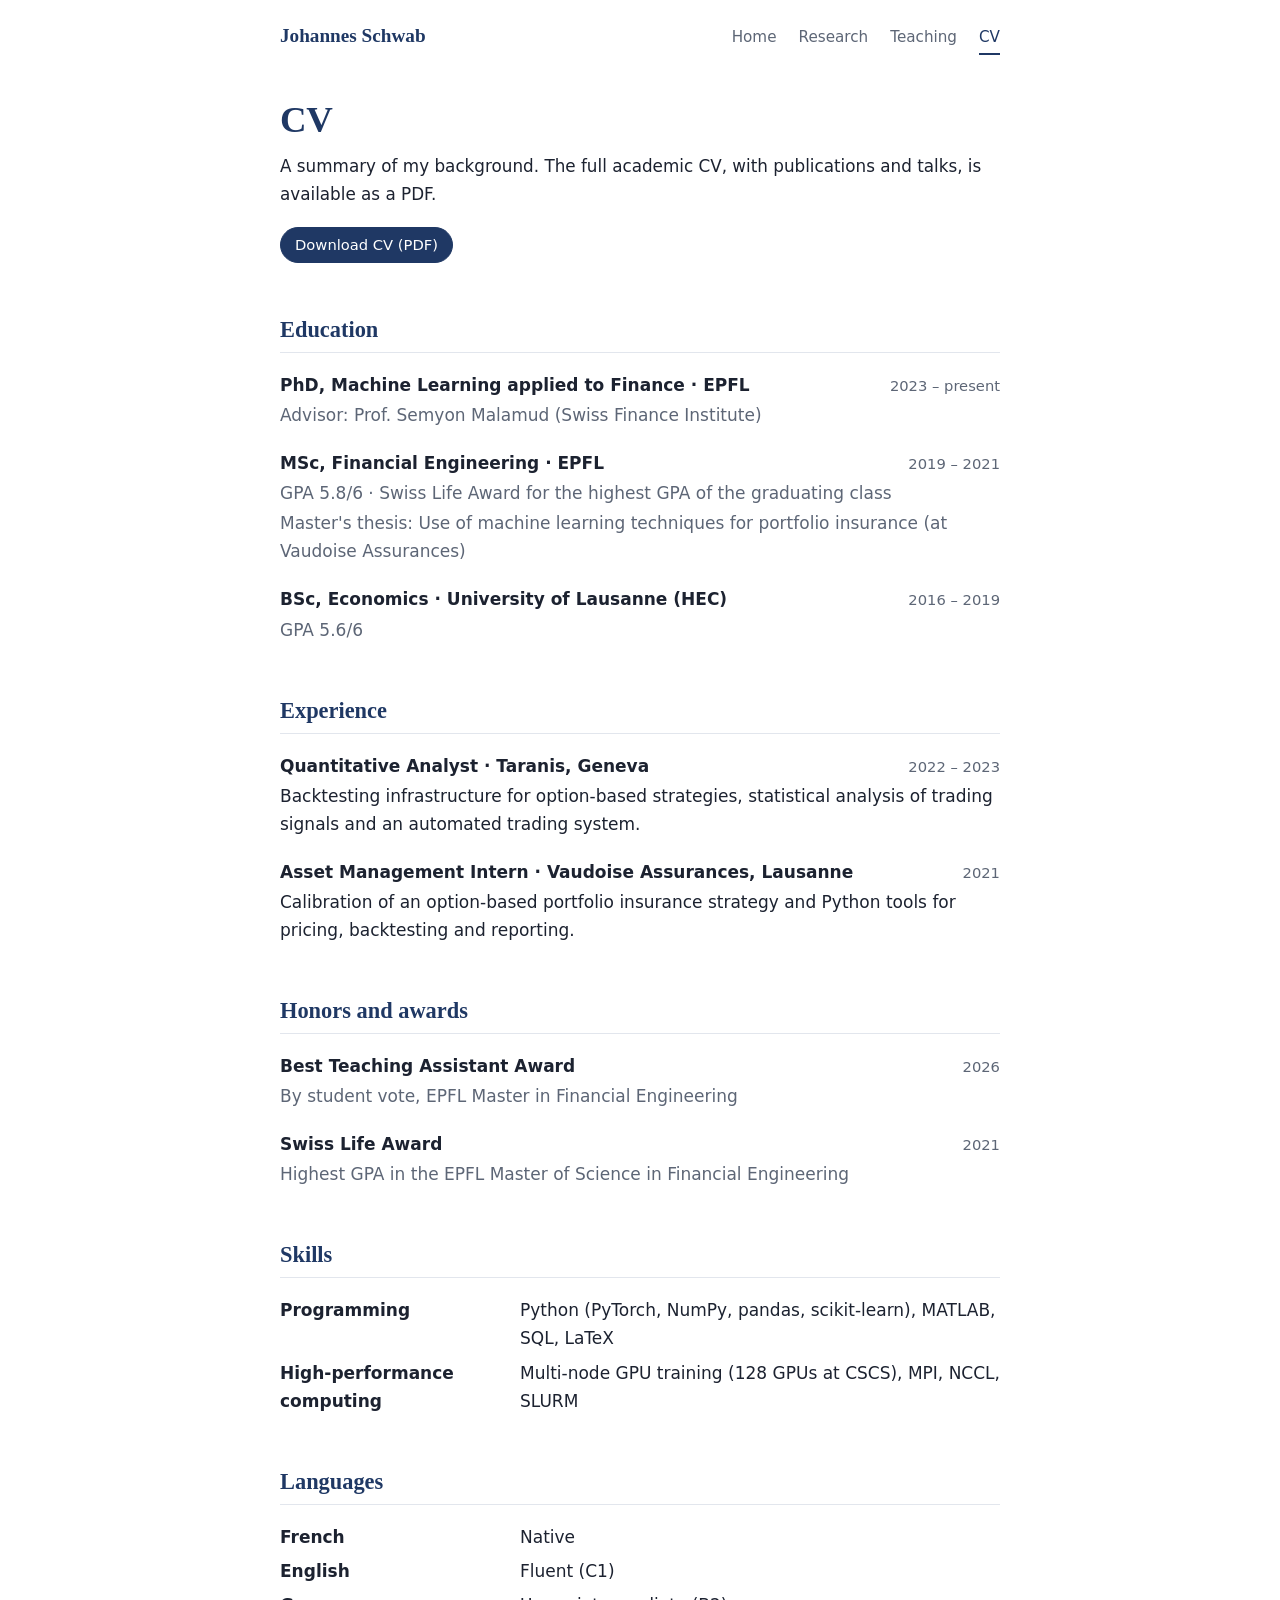
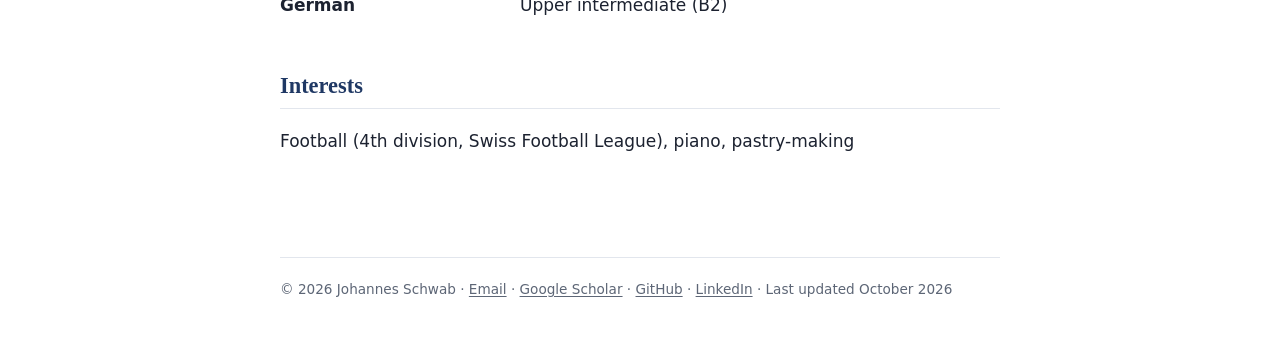
==== cv.html @ 65e7ea74 "Talk photo as home banner, research-only intro, interests on CV page Co-Authored-By: Claude Opus 5.5" ====
<!doctype html>
<html lang="en">
<head>
<meta charset="utf-8">
<meta name="viewport" content="width=device-width, initial-scale=1">
<title>CV · Johannes Schwab</title>
<meta name="description" content="CV of Johannes Schwab: PhD candidate at EPFL, MSc in Financial Engineering (EPFL), former quantitative analyst.">
<meta name="author" content="Johannes Schwab">
<link rel="canonical" href="https://johannes-schwab.github.io/cv.html">
<meta property="og:type" content="website">
<meta property="og:url" content="https://johannes-schwab.github.io/cv.html">
<meta property="og:title" content="CV · Johannes Schwab">
<meta property="og:description" content="PhD candidate at EPFL, MSc in Financial Engineering (EPFL), former quantitative analyst.">
<meta property="og:image" content="https://johannes-schwab.github.io/og-image.png">
<meta property="og:image:width" content="1200">
<meta property="og:image:height" content="630">
<meta name="twitter:card" content="summary_large_image">
<link rel="icon" href="favicon.svg" type="image/svg+xml">
<link rel="stylesheet" href="style.css">
</head>
<body>
<header class="site-header">
  <a class="brand" href="index.html">Johannes Schwab</a>
  <nav aria-label="Main">
    <a href="index.html">Home</a>
    <a href="research.html">Research</a>
    <a href="teaching.html">Teaching</a>
    <a href="cv.html" aria-current="page">CV</a>
  </nav>
</header>

<main>
  <h1 class="page-title">CV</h1>
  <p class="lead">A summary of my background. The full academic CV, with publications and talks, is available as a PDF.</p>
  <ul class="links">
    <li><a class="primary" href="Johannes-Schwab-CV.pdf">Download CV (PDF)</a></li>
  </ul>

  <section id="education">
    <h2>Education</h2>
    <div class="entry">
      <div class="entry-head"><strong>PhD, Machine Learning applied to Finance · EPFL</strong><span class="when">2023 – present</span></div>
      <p class="sub">Advisor: Prof.&nbsp;Semyon Malamud (Swiss Finance Institute)</p>
    </div>
    <div class="entry">
      <div class="entry-head"><strong>MSc, Financial Engineering · EPFL</strong><span class="when">2019 – 2021</span></div>
      <p class="sub">GPA 5.8/6 · Swiss Life Award for the highest GPA of the graduating class</p>
      <p class="sub">Master's thesis: Use of machine learning techniques for portfolio insurance (at Vaudoise Assurances)</p>
    </div>
    <div class="entry">
      <div class="entry-head"><strong>BSc, Economics · University of Lausanne (HEC)</strong><span class="when">2016 – 2019</span></div>
      <p class="sub">GPA 5.6/6</p>
    </div>
  </section>

  <section id="experience">
    <h2>Experience</h2>
    <div class="entry">
      <div class="entry-head"><strong>Quantitative Analyst · Taranis, Geneva</strong><span class="when">2022 – 2023</span></div>
      <p>Backtesting infrastructure for option-based strategies, statistical analysis of trading signals and an automated trading system.</p>
    </div>
    <div class="entry">
      <div class="entry-head"><strong>Asset Management Intern · Vaudoise Assurances, Lausanne</strong><span class="when">2021</span></div>
      <p>Calibration of an option-based portfolio insurance strategy and Python tools for pricing, backtesting and reporting.</p>
    </div>
  </section>

  <section id="awards">
    <h2>Honors and awards</h2>
    <div class="entry">
      <div class="entry-head"><strong>Best Teaching Assistant Award</strong><span class="when">2026</span></div>
      <p class="sub">By student vote, EPFL Master in Financial Engineering</p>
    </div>
    <div class="entry">
      <div class="entry-head"><strong>Swiss Life Award</strong><span class="when">2021</span></div>
      <p class="sub">Highest GPA in the EPFL Master of Science in Financial Engineering</p>
    </div>
  </section>

  <section id="skills">
    <h2>Skills</h2>
    <dl class="pairs">
      <dt>Programming</dt><dd>Python (PyTorch, NumPy, pandas, scikit-learn), MATLAB, SQL, LaTeX</dd>
      <dt>High-performance computing</dt><dd>Multi-node GPU training (128 GPUs at CSCS), MPI, NCCL, SLURM</dd>
    </dl>
  </section>

  <section id="languages">
    <h2>Languages</h2>
    <dl class="pairs">
      <dt>French</dt><dd>Native</dd>
      <dt>English</dt><dd>Fluent (C1)</dd>
      <dt>German</dt><dd>Upper intermediate (B2)</dd>
    </dl>
  </section>

  <section id="interests">
    <h2>Interests</h2>
    <p>Football (4th division, Swiss Football League), piano, pastry-making</p>
  </section>
</main>

<footer><div>© 2026 Johannes Schwab · <a href="mailto:johanneschwab@gmail.com">Email</a> · <a href="https://scholar.google.com/citations?user=1dp8BZwAAAAJ">Google Scholar</a> · <a href="https://github.com/DjoFE2021">GitHub</a> · <a href="https://www.linkedin.com/in/jschwab5">LinkedIn</a> · Last updated October 2026</div></footer>
</body>
</html>
---- style.css ----
/* Shared styles for johannes-schwab.github.io */
:root {
  --bg: #ffffff;
  --text: #1c2230;
  --muted: #5d6676;
  --accent: #1f3864;          /* same navy as the CV banner */
  --on-accent: #ffffff;
  --accent-soft: #e9eef7;
  --rule: #e2e6ed;
  --serif: "Iowan Old Style", "Palatino Linotype", Palatino, "Book Antiqua", Georgia, serif;
  --sans: system-ui, -apple-system, "Segoe UI", Roboto, "Helvetica Neue", Arial, sans-serif;
}
@media (prefers-color-scheme: dark) {
  :root {
    --bg: #10151d;
    --text: #e5e8ee;
    --muted: #9aa3b1;
    --accent: #9fbbeb;
    --on-accent: #10151d;
    --accent-soft: #1c2738;
    --rule: #273244;
  }
}
* { box-sizing: border-box; }
html { -webkit-text-size-adjust: 100%; }
body {
  margin: 0;
  background: var(--bg);
  color: var(--text);
  font: 17px/1.65 var(--sans);
}
a { color: var(--accent); text-underline-offset: 2px; }
.site-header, main, footer { max-width: 760px; margin: 0 auto; padding-left: 20px; padding-right: 20px; }
main { padding-top: 44px; padding-bottom: 24px; }

/* Top bar */
.site-header { display: flex; flex-wrap: wrap; align-items: baseline; gap: 6px 24px; padding-top: 24px; }
.brand { font: 600 1.2rem/1.3 var(--serif); color: var(--accent); text-decoration: none; }
.site-header nav { display: flex; gap: 22px; margin-left: auto; }
.site-header nav a {
  color: var(--muted); text-decoration: none; font-size: 0.95rem; font-weight: 500;
  padding-bottom: 3px; border-bottom: 2px solid transparent;
}
.site-header nav a:hover { color: var(--accent); }
.site-header nav a[aria-current="page"] { color: var(--accent); border-bottom-color: var(--accent); }

/* Home page intro: talk photo, name, research statement */
.hero-photo { margin: 0 0 28px; }
.hero-photo img { display: block; width: 100%; height: auto; border-radius: 12px; }
.name { font: 600 2.6rem/1.1 var(--serif); color: var(--accent); margin: 0; letter-spacing: -0.01em; }
.tagline { margin: 10px 0 0; font-size: 1.08rem; }
.place { margin: 0 0 16px; color: var(--muted); }
.research { font-size: 1.05rem; margin: 0 0 20px; }

/* Other pages: title and intro */
.page-title { font: 600 2.3rem/1.15 var(--serif); color: var(--accent); margin: 0 0 12px; letter-spacing: -0.01em; }
.lead { font-size: 1.05rem; margin: 0 0 18px; }

/* Pill buttons */
.links { display: flex; flex-wrap: wrap; gap: 8px; margin: 0; padding: 0; list-style: none; }
.links a {
  display: inline-block; padding: 5px 14px; border: 1px solid var(--rule); border-radius: 999px;
  color: var(--text); text-decoration: none; font-size: 0.92rem; font-weight: 500;
}
.links a:hover { border-color: var(--accent); color: var(--accent); }
.links a.primary { background: var(--accent); border-color: var(--accent); color: var(--on-accent); }
.links a.primary:hover { opacity: 0.88; }

/* Sections */
section { margin-top: 52px; }
h2 {
  font: 600 1.4rem/1.3 var(--serif); color: var(--accent);
  margin: 0 0 18px; padding-bottom: 8px; border-bottom: 1px solid var(--rule);
}
p { margin: 0 0 14px; }
.more { margin-top: 14px; font-size: 0.95rem; font-weight: 500; }

/* Papers */
.paper { margin-bottom: 30px; }
.paper h3 { font-size: 1.06rem; line-height: 1.4; margin: 0 0 4px; }
.paper h3 a { color: var(--text); text-decoration: none; }
.paper h3 a:hover { color: var(--accent); text-decoration: underline; }
.authors { color: var(--muted); font-size: 0.95rem; margin: 0 0 6px; }
.authors strong { color: var(--text); font-weight: 600; }
.badge {
  display: inline-block; margin-right: 6px; padding: 1px 9px; border-radius: 5px;
  font-size: 0.78rem; font-weight: 600; background: var(--accent-soft); color: var(--accent);
}
.badge.highlight { background: var(--accent); color: var(--on-accent); }
.summary { margin: 0 0 6px; }
.meta { font-size: 0.92rem; color: var(--muted); margin: 0; }
.meta a { font-weight: 500; }
details { margin: 0 0 6px; }
details summary { cursor: pointer; color: var(--accent); font-size: 0.92rem; font-weight: 500; }
details p { margin: 8px 0 4px; font-size: 0.95rem; }

/* Dated lists (highlights, talks) */
.dated { list-style: none; margin: 0; padding: 0; }
.dated li {
  display: grid; grid-template-columns: 6.5rem 1fr; gap: 12px;
  padding: 9px 0; border-bottom: 1px solid var(--rule);
}
.dated li:last-child { border-bottom: 0; }
.dated .when { color: var(--muted); font-size: 0.92rem; padding-top: 1px; }
.dated .when.upcoming { color: var(--accent); font-weight: 600; }
.dated em { color: var(--muted); }

/* Entries (teaching, experience, education, awards) */
.entry { margin-bottom: 20px; }
.entry-head { display: flex; justify-content: space-between; align-items: baseline; gap: 16px; }
.entry-head strong { font-weight: 600; }
.entry-head .when { color: var(--muted); font-size: 0.92rem; white-space: nowrap; }
.entry p { margin: 2px 0 0; }
.sub { color: var(--muted); }

/* Highlighted box */
.callout {
  margin: 28px 0 0; padding: 14px 18px; border-left: 4px solid var(--accent);
  border-radius: 8px; background: var(--accent-soft);
}
.callout p { margin: 0; }
.callout strong { color: var(--accent); }

/* Label / value lists (skills, languages) */
.pairs { display: grid; grid-template-columns: 14rem 1fr; gap: 6px 16px; margin: 0; }
.pairs dt { font-weight: 600; }
.pairs dd { margin: 0; }

footer { padding-top: 24px; padding-bottom: 48px; margin-top: 40px; color: var(--muted); font-size: 0.85rem; }
footer div { border-top: 1px solid var(--rule); padding-top: 20px; }
footer a { color: var(--muted); }

@media (max-width: 640px) {
  main { padding-top: 32px; }
  .site-header nav { margin-left: 0; gap: 18px; }
  .hero-photo { margin-bottom: 22px; }
  .hero-photo img { border-radius: 10px; }
  .name { font-size: 2.15rem; }
  .page-title { font-size: 2rem; }
  section { margin-top: 44px; }
  .entry-head { flex-direction: column; gap: 0; }
  .dated li { grid-template-columns: 1fr; gap: 0; }
  .pairs { grid-template-columns: 1fr; gap: 0; }
  .pairs dd { margin-bottom: 8px; }
}
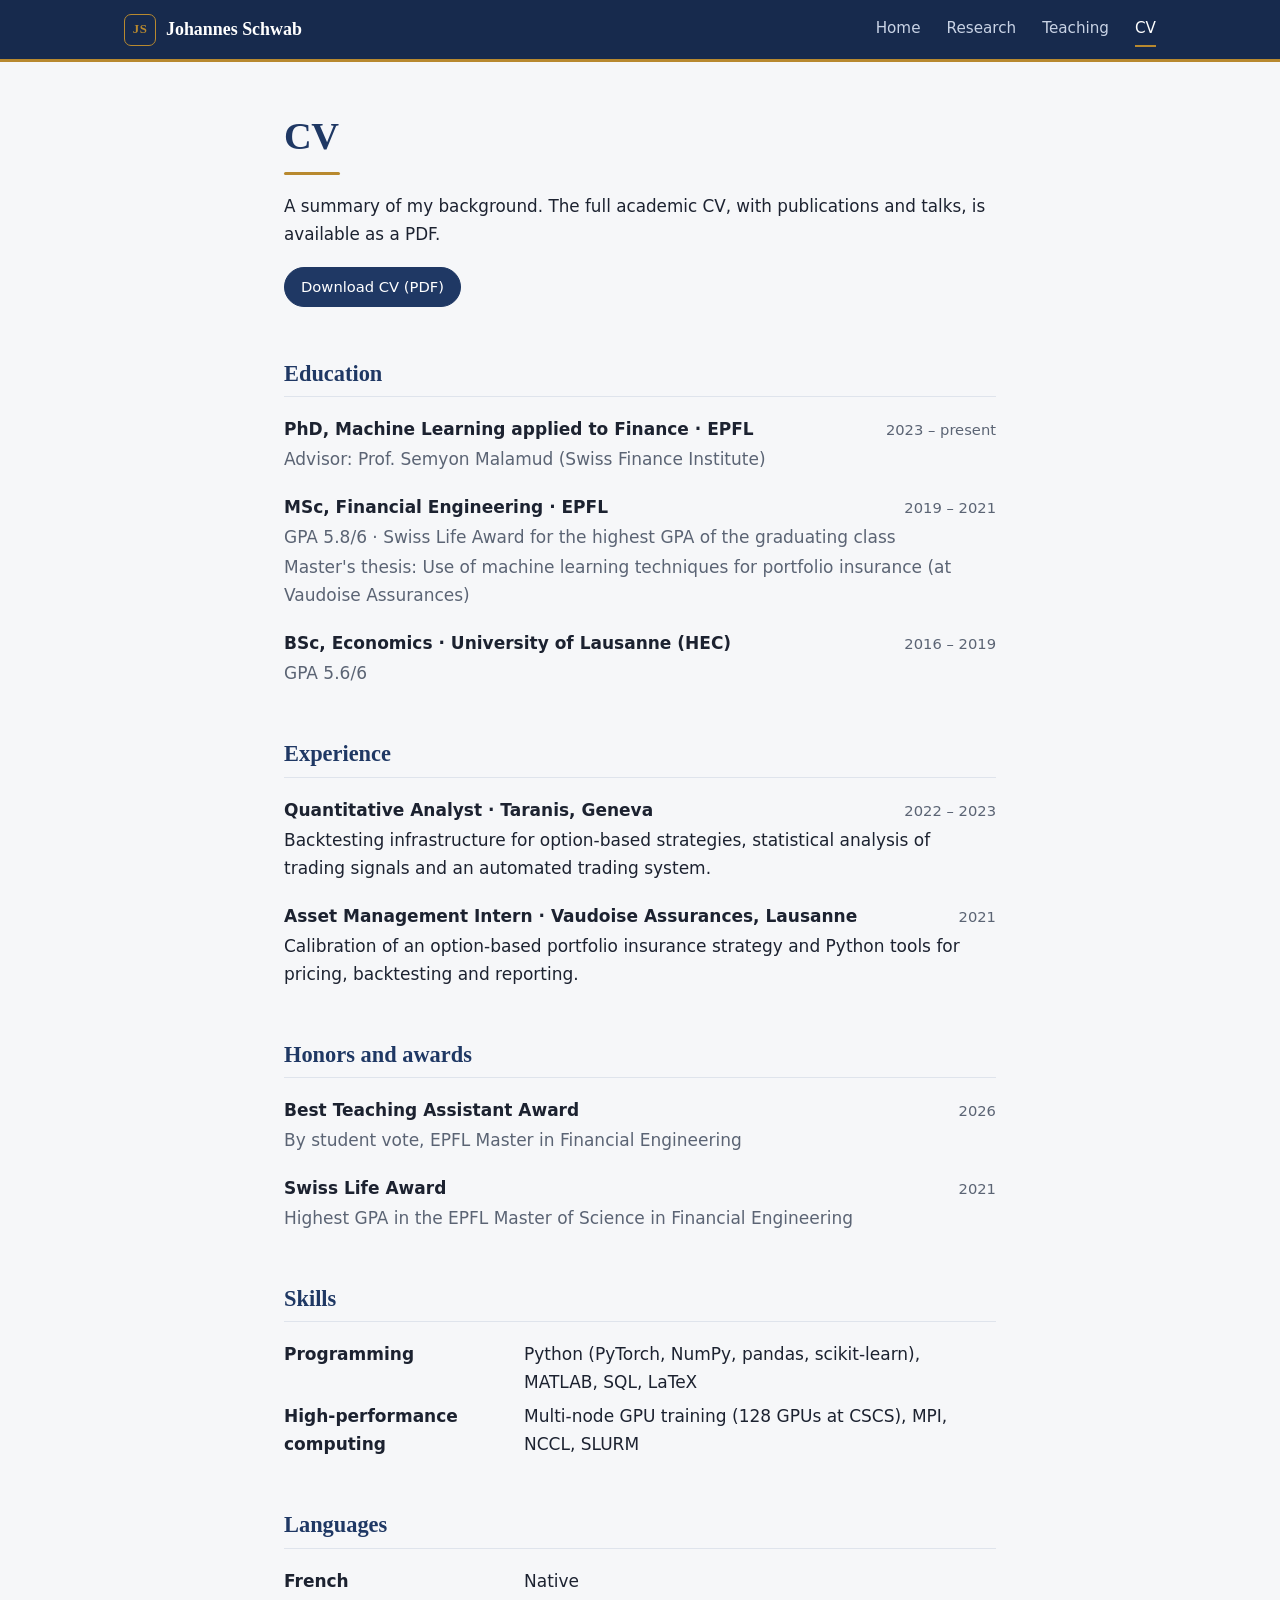
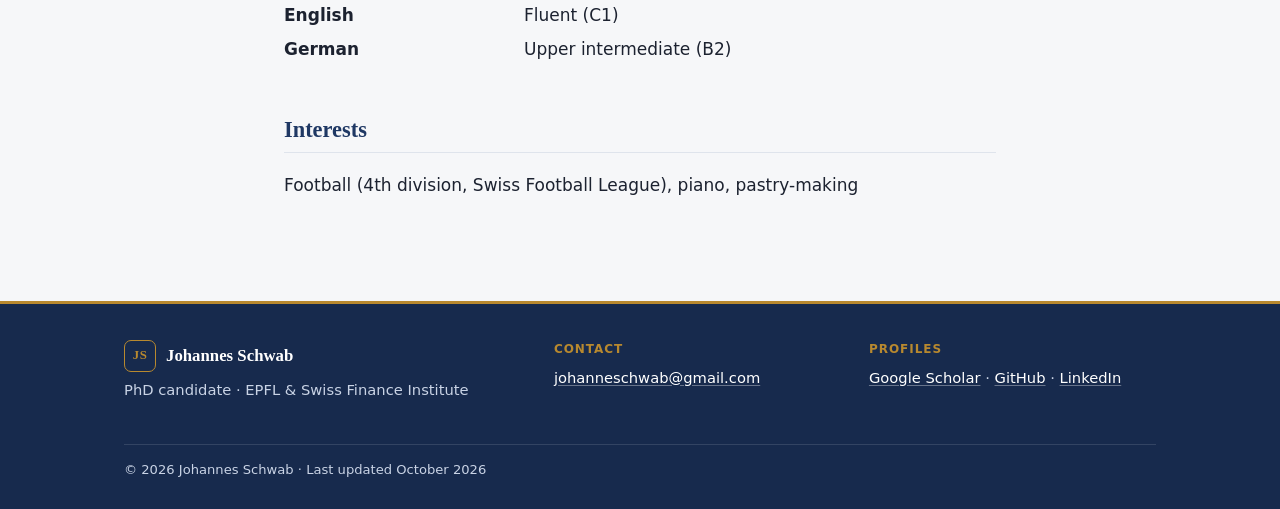
==== commit 164a8821: "Redesign: navy top bar and footer with gold accents, framed talk photo on home Co-Authored-By: Claud" ====
--- a/cv.html
+++ b/cv.html
@@ -19,17 +19,19 @@
 <link rel="stylesheet" href="style.css">
 </head>
 <body>
-<header class="site-header">
-  <a class="brand" href="index.html">Johannes Schwab</a>
-  <nav aria-label="Main">
-    <a href="index.html">Home</a>
-    <a href="research.html">Research</a>
-    <a href="teaching.html">Teaching</a>
-    <a href="cv.html" aria-current="page">CV</a>
-  </nav>
+<header class="topbar">
+  <div class="topbar-inner">
+    <a class="brand" href="index.html"><span class="mono" aria-hidden="true">JS</span>Johannes Schwab</a>
+    <nav aria-label="Main">
+      <a href="index.html">Home</a>
+      <a href="research.html">Research</a>
+      <a href="teaching.html">Teaching</a>
+      <a href="cv.html" aria-current="page">CV</a>
+    </nav>
+  </div>
 </header>
 
-<main>
+<main class="page">
   <h1 class="page-title">CV</h1>
   <p class="lead">A summary of my background. The full academic CV, with publications and talks, is available as a PDF.</p>
   <ul class="links">
@@ -100,6 +102,22 @@
   </section>
 </main>
 
-<footer><div>© 2026 Johannes Schwab · <a href="mailto:johanneschwab@gmail.com">Email</a> · <a href="https://scholar.google.com/citations?user=1dp8BZwAAAAJ">Google Scholar</a> · <a href="https://github.com/DjoFE2021">GitHub</a> · <a href="https://www.linkedin.com/in/jschwab5">LinkedIn</a> · Last updated October 2026</div></footer>
+<footer class="site-footer">
+  <div class="footer-inner">
+    <div>
+      <a class="brand" href="index.html"><span class="mono" aria-hidden="true">JS</span>Johannes Schwab</a>
+      <p>PhD candidate · EPFL &amp; Swiss Finance Institute</p>
+    </div>
+    <div>
+      <p class="footer-label">Contact</p>
+      <p><a href="mailto:johanneschwab@gmail.com">johanneschwab@gmail.com</a></p>
+    </div>
+    <div>
+      <p class="footer-label">Profiles</p>
+      <p><a href="https://scholar.google.com/citations?user=1dp8BZwAAAAJ">Google Scholar</a> · <a href="https://github.com/DjoFE2021">GitHub</a> · <a href="https://www.linkedin.com/in/jschwab5">LinkedIn</a></p>
+    </div>
+  </div>
+  <div class="footer-bottom"><div>© 2026 Johannes Schwab · Last updated October 2026</div></div>
+</footer>
 </body>
 </html>
--- a/style.css
+++ b/style.css
@@ -1,24 +1,34 @@
 /* Shared styles for johannes-schwab.github.io */
 :root {
-  --bg: #ffffff;
+  --bg: #f6f7f9;
   --text: #1c2230;
-  --muted: #5d6676;
-  --accent: #1f3864;          /* same navy as the CV banner */
+  --muted: #5b6474;
+  --accent: #1f3864;          /* navy, as in the CV banner */
   --on-accent: #ffffff;
-  --accent-soft: #e9eef7;
-  --rule: #e2e6ed;
+  --accent-soft: #e8edf6;
+  --rule: #dfe4ec;
+  --gold: #b8892f;            /* accent lines and frames */
+  --gold-text: #8a6522;       /* gold that stays readable on the light background */
+  --bar: #172a4d;             /* top bar and footer */
+  --bar-text: #c9d3e5;
   --serif: "Iowan Old Style", "Palatino Linotype", Palatino, "Book Antiqua", Georgia, serif;
   --sans: system-ui, -apple-system, "Segoe UI", Roboto, "Helvetica Neue", Arial, sans-serif;
+  --wide: 1080px;
+  --narrow: 760px;
 }
 @media (prefers-color-scheme: dark) {
   :root {
-    --bg: #10151d;
+    --bg: #0f141c;
     --text: #e5e8ee;
     --muted: #9aa3b1;
-    --accent: #9fbbeb;
-    --on-accent: #10151d;
-    --accent-soft: #1c2738;
-    --rule: #273244;
+    --accent: #a9c1ec;
+    --on-accent: #0f141c;
+    --accent-soft: #1b2637;
+    --rule: #263142;
+    --gold: #d2ad62;
+    --gold-text: #d9b874;
+    --bar: #0a101a;
+    --bar-text: #aeb9cc;
   }
 }
 * { box-sizing: border-box; }
@@ -30,41 +40,68 @@
   font: 17px/1.65 var(--sans);
 }
 a { color: var(--accent); text-underline-offset: 2px; }
-.site-header, main, footer { max-width: 760px; margin: 0 auto; padding-left: 20px; padding-right: 20px; }
-main { padding-top: 44px; padding-bottom: 24px; }
+p { margin: 0 0 14px; }
 
 /* Top bar */
-.site-header { display: flex; flex-wrap: wrap; align-items: baseline; gap: 6px 24px; padding-top: 24px; }
-.brand { font: 600 1.2rem/1.3 var(--serif); color: var(--accent); text-decoration: none; }
-.site-header nav { display: flex; gap: 22px; margin-left: auto; }
-.site-header nav a {
-  color: var(--muted); text-decoration: none; font-size: 0.95rem; font-weight: 500;
-  padding-bottom: 3px; border-bottom: 2px solid transparent;
+.topbar { position: sticky; top: 0; z-index: 10; background: var(--bar); border-bottom: 3px solid var(--gold); }
+.topbar-inner, .footer-inner, .footer-bottom { max-width: var(--wide); margin: 0 auto; padding-left: 24px; padding-right: 24px; }
+.topbar-inner {
+  display: flex; flex-wrap: wrap; align-items: center; justify-content: space-between;
+  gap: 6px 28px; padding-top: 12px; padding-bottom: 12px;
 }
-.site-header nav a:hover { color: var(--accent); }
-.site-header nav a[aria-current="page"] { color: var(--accent); border-bottom-color: var(--accent); }
+.brand { display: inline-flex; align-items: center; gap: 10px; color: #fff; text-decoration: none; font: 600 1.12rem/1.2 var(--serif); }
+.mono {
+  display: inline-grid; place-items: center; width: 32px; height: 32px;
+  border: 1.5px solid var(--gold); border-radius: 7px;
+  color: var(--gold); font: 700 0.8rem/1 var(--serif); letter-spacing: 0.03em;
+}
+.topbar nav { display: flex; gap: 26px; }
+.topbar nav a {
+  color: var(--bar-text); text-decoration: none; font-size: 0.95rem; font-weight: 500;
+  padding: 4px 0; border-bottom: 2px solid transparent;
+}
+.topbar nav a:hover { color: #fff; }
+.topbar nav a[aria-current="page"] { color: #fff; border-bottom-color: var(--gold); }
 
-/* Home page intro: talk photo, name, research statement */
-.hero-photo { margin: 0 0 28px; }
-.hero-photo img { display: block; width: 100%; height: auto; border-radius: 12px; }
-.name { font: 600 2.6rem/1.1 var(--serif); color: var(--accent); margin: 0; letter-spacing: -0.01em; }
-.tagline { margin: 10px 0 0; font-size: 1.08rem; }
-.place { margin: 0 0 16px; color: var(--muted); }
-.research { font-size: 1.05rem; margin: 0 0 20px; }
+/* Page containers */
+main { margin: 0 auto; padding: 0 24px 24px; }
+main.home { max-width: var(--wide); }
+main.page { max-width: var(--narrow); padding-top: 52px; }
 
-/* Other pages: title and intro */
-.page-title { font: 600 2.3rem/1.15 var(--serif); color: var(--accent); margin: 0 0 12px; letter-spacing: -0.01em; }
+/* Home: introduction with framed photo */
+.hero {
+  display: grid; grid-template-columns: 1.2fr 0.8fr; gap: 72px; align-items: center;
+  min-height: min(80vh, 760px); margin: 0; padding: 56px 0;
+}
+.name { font: 600 3.3rem/1.05 var(--serif); color: var(--accent); margin: 0; letter-spacing: -0.015em; }
+.role { margin: 16px 0 2px; font-size: 1.12rem; font-weight: 600; color: var(--gold-text); }
+.place { margin: 0 0 22px; color: var(--muted); }
+.research { font-size: 1.05rem; margin: 0 0 26px; max-width: 36rem; }
+.hero-photo { position: relative; margin: 0 16px 16px 0; }
+.hero-photo::before {
+  content: ""; position: absolute; inset: 16px -16px -16px 16px;
+  border: 2px solid var(--gold); border-radius: 14px;
+}
+.hero-photo img {
+  position: relative; display: block; width: 100%; height: auto; border-radius: 14px;
+  box-shadow: 0 20px 44px rgba(23, 42, 77, 0.18);
+}
+.highlights { max-width: var(--narrow); }
+
+/* Other pages: title with a short gold rule */
+.page-title { font: 600 2.4rem/1.15 var(--serif); color: var(--accent); margin: 0 0 18px; letter-spacing: -0.01em; }
+.page-title::after { content: ""; display: block; width: 56px; height: 3px; margin-top: 14px; border-radius: 2px; background: var(--gold); }
 .lead { font-size: 1.05rem; margin: 0 0 18px; }
 
-/* Pill buttons */
-.links { display: flex; flex-wrap: wrap; gap: 8px; margin: 0; padding: 0; list-style: none; }
+/* Buttons */
+.links { display: flex; flex-wrap: wrap; gap: 10px; margin: 0; padding: 0; list-style: none; }
 .links a {
-  display: inline-block; padding: 5px 14px; border: 1px solid var(--rule); border-radius: 999px;
+  display: inline-block; padding: 7px 16px; border: 1px solid var(--rule); border-radius: 999px;
   color: var(--text); text-decoration: none; font-size: 0.92rem; font-weight: 500;
 }
-.links a:hover { border-color: var(--accent); color: var(--accent); }
+.links a:hover { border-color: var(--gold); color: var(--accent); }
 .links a.primary { background: var(--accent); border-color: var(--accent); color: var(--on-accent); }
-.links a.primary:hover { opacity: 0.88; }
+.links a.primary:hover { opacity: 0.9; }
 
 /* Sections */
 section { margin-top: 52px; }
@@ -72,7 +109,6 @@
   font: 600 1.4rem/1.3 var(--serif); color: var(--accent);
   margin: 0 0 18px; padding-bottom: 8px; border-bottom: 1px solid var(--rule);
 }
-p { margin: 0 0 14px; }
 .more { margin-top: 14px; font-size: 0.95rem; font-weight: 500; }
 
 /* Papers */
@@ -102,7 +138,7 @@
 }
 .dated li:last-child { border-bottom: 0; }
 .dated .when { color: var(--muted); font-size: 0.92rem; padding-top: 1px; }
-.dated .when.upcoming { color: var(--accent); font-weight: 600; }
+.dated .when.upcoming { color: var(--gold-text); font-weight: 600; }
 .dated em { color: var(--muted); }
 
 /* Entries (teaching, experience, education, awards) */
@@ -115,7 +151,7 @@
 
 /* Highlighted box */
 .callout {
-  margin: 28px 0 0; padding: 14px 18px; border-left: 4px solid var(--accent);
+  margin: 28px 0 0; padding: 14px 18px; border-left: 4px solid var(--gold);
   border-radius: 8px; background: var(--accent-soft);
 }
 .callout p { margin: 0; }
@@ -126,20 +162,31 @@
 .pairs dt { font-weight: 600; }
 .pairs dd { margin: 0; }
 
-footer { padding-top: 24px; padding-bottom: 48px; margin-top: 40px; color: var(--muted); font-size: 0.85rem; }
-footer div { border-top: 1px solid var(--rule); padding-top: 20px; }
-footer a { color: var(--muted); }
+/* Footer */
+.site-footer { margin-top: 64px; background: var(--bar); border-top: 3px solid var(--gold); color: var(--bar-text); font-size: 0.92rem; }
+.footer-inner { display: grid; grid-template-columns: 1.4fr 1fr 1fr; gap: 28px; padding-top: 36px; padding-bottom: 28px; }
+.footer-inner p { margin: 6px 0 0; }
+.footer-inner .footer-label { margin: 0; font-size: 0.75rem; font-weight: 700; letter-spacing: 0.08em; text-transform: uppercase; color: var(--gold); }
+.site-footer a { color: #fff; text-decoration-color: rgba(255, 255, 255, 0.35); }
+.site-footer .brand { font-size: 1.05rem; }
+.footer-bottom { padding-top: 14px; padding-bottom: 28px; font-size: 0.82rem; }
+.footer-bottom div { border-top: 1px solid rgba(255, 255, 255, 0.12); padding-top: 14px; }
 
+@media (max-width: 860px) {
+  .hero { grid-template-columns: 1fr; gap: 36px; min-height: 0; padding: 36px 0 8px; }
+  .hero-photo { max-width: 340px; }
+  .name { font-size: 2.6rem; }
+}
 @media (max-width: 640px) {
-  main { padding-top: 32px; }
-  .site-header nav { margin-left: 0; gap: 18px; }
-  .hero-photo { margin-bottom: 22px; }
-  .hero-photo img { border-radius: 10px; }
-  .name { font-size: 2.15rem; }
+  .topbar { position: static; }
+  .topbar nav { gap: 18px; }
+  main.page { padding-top: 36px; }
+  .name { font-size: 2.2rem; }
   .page-title { font-size: 2rem; }
   section { margin-top: 44px; }
   .entry-head { flex-direction: column; gap: 0; }
   .dated li { grid-template-columns: 1fr; gap: 0; }
   .pairs { grid-template-columns: 1fr; gap: 0; }
   .pairs dd { margin-bottom: 8px; }
+  .footer-inner { grid-template-columns: 1fr; gap: 18px; }
 }
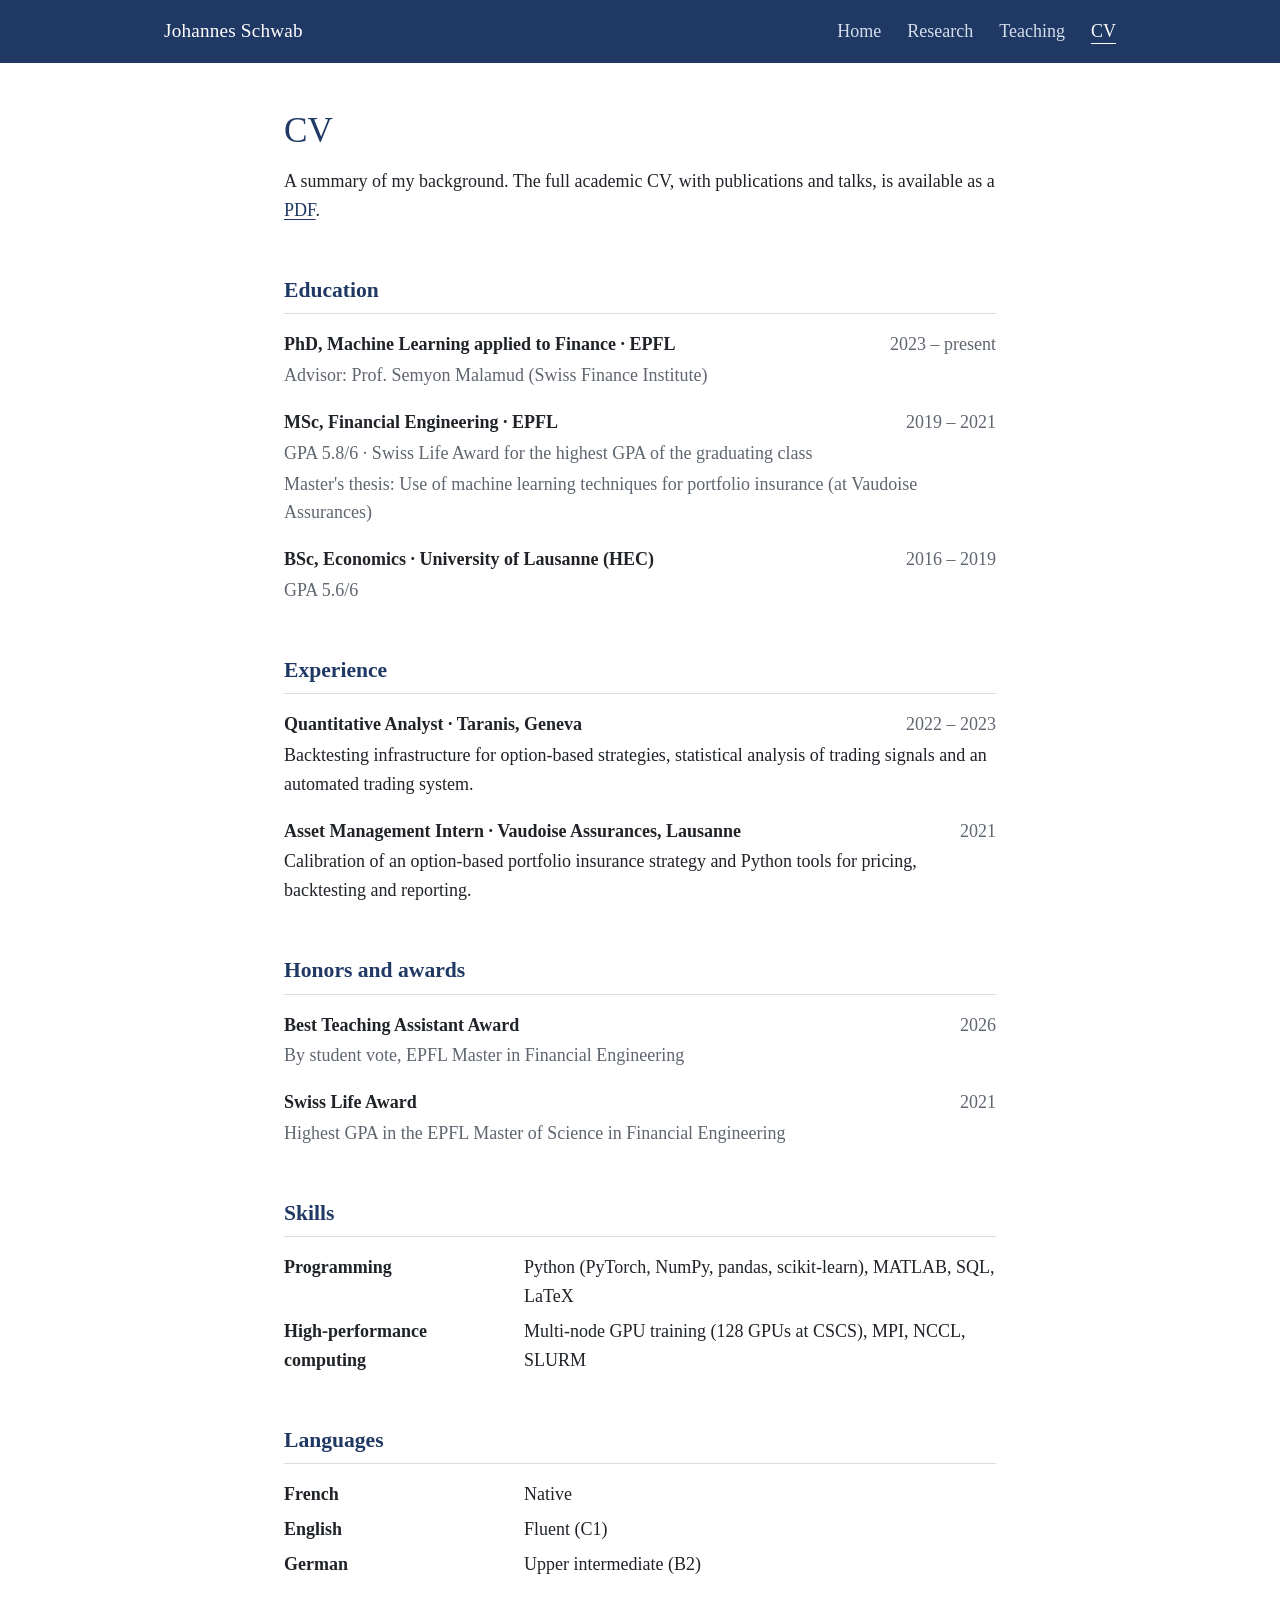
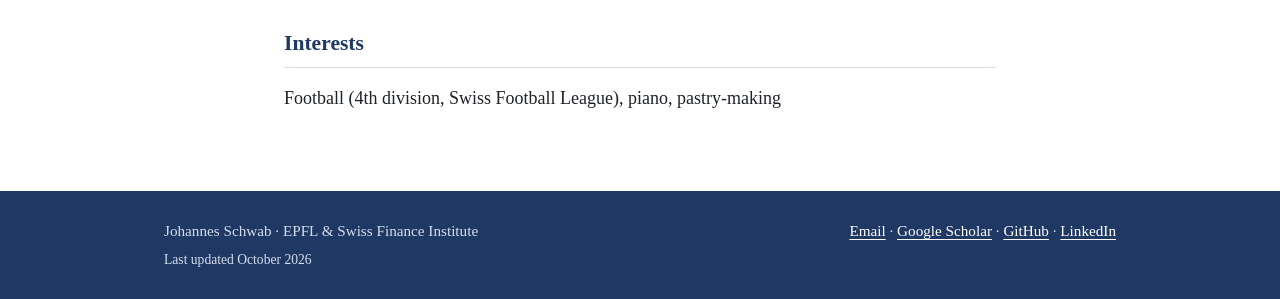
==== commit 276d964a: "Sober academic style: serif type, navy only, plain links and photo Co-Authored-By: Claude Opus 5.5 <" ====
--- a/cv.html
+++ b/cv.html
@@ -21,7 +21,7 @@
 <body>
 <header class="topbar">
   <div class="topbar-inner">
-    <a class="brand" href="index.html"><span class="mono" aria-hidden="true">JS</span>Johannes Schwab</a>
+    <a class="brand" href="index.html">Johannes Schwab</a>
     <nav aria-label="Main">
       <a href="index.html">Home</a>
       <a href="research.html">Research</a>
@@ -33,10 +33,7 @@
 
 <main class="page">
   <h1 class="page-title">CV</h1>
-  <p class="lead">A summary of my background. The full academic CV, with publications and talks, is available as a PDF.</p>
-  <ul class="links">
-    <li><a class="primary" href="Johannes-Schwab-CV.pdf">Download CV (PDF)</a></li>
-  </ul>
+  <p class="lead">A summary of my background. The full academic CV, with publications and talks, is available as a <a href="Johannes-Schwab-CV.pdf">PDF</a>.</p>
 
   <section id="education">
     <h2>Education</h2>
@@ -104,20 +101,10 @@
 
 <footer class="site-footer">
   <div class="footer-inner">
-    <div>
-      <a class="brand" href="index.html"><span class="mono" aria-hidden="true">JS</span>Johannes Schwab</a>
-      <p>PhD candidate · EPFL &amp; Swiss Finance Institute</p>
-    </div>
-    <div>
-      <p class="footer-label">Contact</p>
-      <p><a href="mailto:johanneschwab@gmail.com">johanneschwab@gmail.com</a></p>
-    </div>
-    <div>
-      <p class="footer-label">Profiles</p>
-      <p><a href="https://scholar.google.com/citations?user=1dp8BZwAAAAJ">Google Scholar</a> · <a href="https://github.com/DjoFE2021">GitHub</a> · <a href="https://www.linkedin.com/in/jschwab5">LinkedIn</a></p>
-    </div>
+    <p>Johannes Schwab · EPFL &amp; Swiss Finance Institute</p>
+    <p><a href="mailto:johanneschwab@gmail.com">Email</a> · <a href="https://scholar.google.com/citations?user=1dp8BZwAAAAJ">Google Scholar</a> · <a href="https://github.com/DjoFE2021">GitHub</a> · <a href="https://www.linkedin.com/in/jschwab5">LinkedIn</a></p>
+    <p class="footer-note">Last updated October 2026</p>
   </div>
-  <div class="footer-bottom"><div>© 2026 Johannes Schwab · Last updated October 2026</div></div>
 </footer>
 </body>
 </html>
--- a/style.css
+++ b/style.css
@@ -1,34 +1,25 @@
 /* Shared styles for johannes-schwab.github.io */
 :root {
-  --bg: #f6f7f9;
-  --text: #1c2230;
-  --muted: #5b6474;
+  --bg: #ffffff;
+  --text: #1f2328;
+  --muted: #5f6670;
   --accent: #1f3864;          /* navy, as in the CV banner */
-  --on-accent: #ffffff;
-  --accent-soft: #e8edf6;
-  --rule: #dfe4ec;
-  --gold: #b8892f;            /* accent lines and frames */
-  --gold-text: #8a6522;       /* gold that stays readable on the light background */
-  --bar: #172a4d;             /* top bar and footer */
-  --bar-text: #c9d3e5;
+  --rule: #d9dde3;
+  --bar: #1f3864;
+  --bar-text: #d5deec;
   --serif: "Iowan Old Style", "Palatino Linotype", Palatino, "Book Antiqua", Georgia, serif;
-  --sans: system-ui, -apple-system, "Segoe UI", Roboto, "Helvetica Neue", Arial, sans-serif;
-  --wide: 1080px;
+  --wide: 1000px;
   --narrow: 760px;
 }
 @media (prefers-color-scheme: dark) {
   :root {
-    --bg: #0f141c;
-    --text: #e5e8ee;
-    --muted: #9aa3b1;
-    --accent: #a9c1ec;
-    --on-accent: #0f141c;
-    --accent-soft: #1b2637;
-    --rule: #263142;
-    --gold: #d2ad62;
-    --gold-text: #d9b874;
-    --bar: #0a101a;
-    --bar-text: #aeb9cc;
+    --bg: #121417;
+    --text: #e4e6ea;
+    --muted: #a1a8b2;
+    --accent: #9fb6de;
+    --rule: #2b3038;
+    --bar: #0f1b30;
+    --bar-text: #c3cde0;
   }
 }
 * { box-sizing: border-box; }
@@ -37,125 +28,93 @@
   margin: 0;
   background: var(--bg);
   color: var(--text);
-  font: 17px/1.65 var(--sans);
+  font: 18px/1.6 var(--serif);
+  /* keep the footer at the bottom of the window on short pages */
+  display: flex; flex-direction: column; min-height: 100vh;
 }
-a { color: var(--accent); text-underline-offset: 2px; }
+a { color: var(--accent); text-underline-offset: 3px; text-decoration-thickness: 1px; }
 p { margin: 0 0 14px; }
 
 /* Top bar */
-.topbar { position: sticky; top: 0; z-index: 10; background: var(--bar); border-bottom: 3px solid var(--gold); }
-.topbar-inner, .footer-inner, .footer-bottom { max-width: var(--wide); margin: 0 auto; padding-left: 24px; padding-right: 24px; }
+.topbar { background: var(--bar); }
+.topbar-inner, .footer-inner { max-width: var(--wide); margin: 0 auto; padding-left: 24px; padding-right: 24px; }
 .topbar-inner {
-  display: flex; flex-wrap: wrap; align-items: center; justify-content: space-between;
-  gap: 6px 28px; padding-top: 12px; padding-bottom: 12px;
+  display: flex; flex-wrap: wrap; align-items: baseline; justify-content: space-between;
+  gap: 4px 28px; padding-top: 16px; padding-bottom: 16px;
 }
-.brand { display: inline-flex; align-items: center; gap: 10px; color: #fff; text-decoration: none; font: 600 1.12rem/1.2 var(--serif); }
-.mono {
-  display: inline-grid; place-items: center; width: 32px; height: 32px;
-  border: 1.5px solid var(--gold); border-radius: 7px;
-  color: var(--gold); font: 700 0.8rem/1 var(--serif); letter-spacing: 0.03em;
-}
+.brand { color: #fff; text-decoration: none; font-size: 1.2rem; letter-spacing: 0.01em; }
 .topbar nav { display: flex; gap: 26px; }
-.topbar nav a {
-  color: var(--bar-text); text-decoration: none; font-size: 0.95rem; font-weight: 500;
-  padding: 4px 0; border-bottom: 2px solid transparent;
-}
+.topbar nav a { color: var(--bar-text); text-decoration: none; }
 .topbar nav a:hover { color: #fff; }
-.topbar nav a[aria-current="page"] { color: #fff; border-bottom-color: var(--gold); }
+.topbar nav a[aria-current="page"] { color: #fff; text-decoration: underline; text-underline-offset: 6px; }
 
 /* Page containers */
-main { margin: 0 auto; padding: 0 24px 24px; }
+main { flex: 1 0 auto; width: 100%; margin: 0 auto; padding: 0 24px; }
 main.home { max-width: var(--wide); }
-main.page { max-width: var(--narrow); padding-top: 52px; }
+main.page { max-width: var(--narrow); padding-top: 48px; }
 
-/* Home: introduction with framed photo */
+/* Home: introduction with photo */
 .hero {
-  display: grid; grid-template-columns: 1.2fr 0.8fr; gap: 72px; align-items: center;
-  min-height: min(80vh, 760px); margin: 0; padding: 56px 0;
+  display: grid; grid-template-columns: minmax(0, 1fr) 300px; gap: 56px; align-items: start;
+  margin: 0; padding: 56px 0 8px;
 }
-.name { font: 600 3.3rem/1.05 var(--serif); color: var(--accent); margin: 0; letter-spacing: -0.015em; }
-.role { margin: 16px 0 2px; font-size: 1.12rem; font-weight: 600; color: var(--gold-text); }
-.place { margin: 0 0 22px; color: var(--muted); }
-.research { font-size: 1.05rem; margin: 0 0 26px; max-width: 36rem; }
-.hero-photo { position: relative; margin: 0 16px 16px 0; }
-.hero-photo::before {
-  content: ""; position: absolute; inset: 16px -16px -16px 16px;
-  border: 2px solid var(--gold); border-radius: 14px;
-}
-.hero-photo img {
-  position: relative; display: block; width: 100%; height: auto; border-radius: 14px;
-  box-shadow: 0 20px 44px rgba(23, 42, 77, 0.18);
-}
+.name { font-size: 2.6rem; font-weight: 400; line-height: 1.1; color: var(--accent); margin: 0; }
+.role { margin: 14px 0 0; font-size: 1.12rem; }
+.place { margin: 0 0 20px; color: var(--muted); font-style: italic; }
+.research { margin: 0 0 20px; }
+.textlinks { display: flex; flex-wrap: wrap; margin: 0; padding: 0; list-style: none; }
+.textlinks li:not(:last-child)::after { content: "·"; margin: 0 10px; color: var(--muted); }
+.hero-photo { margin: 6px 0 0; }
+.hero-photo img { display: block; width: 100%; height: auto; border: 1px solid var(--rule); }
 .highlights { max-width: var(--narrow); }
 
-/* Other pages: title with a short gold rule */
-.page-title { font: 600 2.4rem/1.15 var(--serif); color: var(--accent); margin: 0 0 18px; letter-spacing: -0.01em; }
-.page-title::after { content: ""; display: block; width: 56px; height: 3px; margin-top: 14px; border-radius: 2px; background: var(--gold); }
-.lead { font-size: 1.05rem; margin: 0 0 18px; }
-
-/* Buttons */
-.links { display: flex; flex-wrap: wrap; gap: 10px; margin: 0; padding: 0; list-style: none; }
-.links a {
-  display: inline-block; padding: 7px 16px; border: 1px solid var(--rule); border-radius: 999px;
-  color: var(--text); text-decoration: none; font-size: 0.92rem; font-weight: 500;
-}
-.links a:hover { border-color: var(--gold); color: var(--accent); }
-.links a.primary { background: var(--accent); border-color: var(--accent); color: var(--on-accent); }
-.links a.primary:hover { opacity: 0.9; }
+/* Other pages: title */
+.page-title { font-size: 2.2rem; font-weight: 400; line-height: 1.15; color: var(--accent); margin: 0 0 16px; }
+.lead { margin: 0 0 18px; }
 
 /* Sections */
-section { margin-top: 52px; }
+section { margin-top: 48px; }
 h2 {
-  font: 600 1.4rem/1.3 var(--serif); color: var(--accent);
-  margin: 0 0 18px; padding-bottom: 8px; border-bottom: 1px solid var(--rule);
+  font-size: 1.35rem; font-weight: 600; color: var(--accent);
+  margin: 0 0 16px; padding-bottom: 6px; border-bottom: 1px solid var(--rule);
 }
-.more { margin-top: 14px; font-size: 0.95rem; font-weight: 500; }
+.more { margin-top: 12px; }
 
-/* Papers */
-.paper { margin-bottom: 30px; }
-.paper h3 { font-size: 1.06rem; line-height: 1.4; margin: 0 0 4px; }
+/* Papers, in citation style */
+.paper { margin-bottom: 28px; }
+.paper h3 { font-size: 1.1rem; font-weight: 600; line-height: 1.4; margin: 0 0 2px; }
 .paper h3 a { color: var(--text); text-decoration: none; }
 .paper h3 a:hover { color: var(--accent); text-decoration: underline; }
-.authors { color: var(--muted); font-size: 0.95rem; margin: 0 0 6px; }
+.authors { margin: 0; color: var(--muted); }
 .authors strong { color: var(--text); font-weight: 600; }
-.badge {
-  display: inline-block; margin-right: 6px; padding: 1px 9px; border-radius: 5px;
-  font-size: 0.78rem; font-weight: 600; background: var(--accent-soft); color: var(--accent);
-}
-.badge.highlight { background: var(--accent); color: var(--on-accent); }
+.venue { margin: 0 0 8px; color: var(--muted); }
 .summary { margin: 0 0 6px; }
-.meta { font-size: 0.92rem; color: var(--muted); margin: 0; }
-.meta a { font-weight: 500; }
+.meta { margin: 0; font-size: 0.95rem; }
 details { margin: 0 0 6px; }
-details summary { cursor: pointer; color: var(--accent); font-size: 0.92rem; font-weight: 500; }
-details p { margin: 8px 0 4px; font-size: 0.95rem; }
+details summary { cursor: pointer; color: var(--accent); font-size: 0.95rem; }
+details p { margin: 8px 0 4px; font-size: 0.97rem; }
 
 /* Dated lists (highlights, talks) */
 .dated { list-style: none; margin: 0; padding: 0; }
 .dated li {
   display: grid; grid-template-columns: 6.5rem 1fr; gap: 12px;
-  padding: 9px 0; border-bottom: 1px solid var(--rule);
+  padding: 8px 0; border-bottom: 1px solid var(--rule);
 }
 .dated li:last-child { border-bottom: 0; }
-.dated .when { color: var(--muted); font-size: 0.92rem; padding-top: 1px; }
-.dated .when.upcoming { color: var(--gold-text); font-weight: 600; }
-.dated em { color: var(--muted); }
+.dated .when { color: var(--muted); }
+.dated .when.upcoming { color: var(--accent); font-style: italic; }
 
 /* Entries (teaching, experience, education, awards) */
-.entry { margin-bottom: 20px; }
+.entry { margin-bottom: 18px; }
 .entry-head { display: flex; justify-content: space-between; align-items: baseline; gap: 16px; }
 .entry-head strong { font-weight: 600; }
-.entry-head .when { color: var(--muted); font-size: 0.92rem; white-space: nowrap; }
+.entry-head .when { color: var(--muted); white-space: nowrap; }
 .entry p { margin: 2px 0 0; }
 .sub { color: var(--muted); }
 
-/* Highlighted box */
-.callout {
-  margin: 28px 0 0; padding: 14px 18px; border-left: 4px solid var(--gold);
-  border-radius: 8px; background: var(--accent-soft);
-}
-.callout p { margin: 0; }
-.callout strong { color: var(--accent); }
+/* Set-off note (teaching award) */
+.note { margin: 24px 0 0; padding: 2px 0 2px 16px; border-left: 3px solid var(--accent); }
+.note p { margin: 0; }
 
 /* Label / value lists (skills, languages) */
 .pairs { display: grid; grid-template-columns: 14rem 1fr; gap: 6px 16px; margin: 0; }
@@ -163,30 +122,24 @@
 .pairs dd { margin: 0; }
 
 /* Footer */
-.site-footer { margin-top: 64px; background: var(--bar); border-top: 3px solid var(--gold); color: var(--bar-text); font-size: 0.92rem; }
-.footer-inner { display: grid; grid-template-columns: 1.4fr 1fr 1fr; gap: 28px; padding-top: 36px; padding-bottom: 28px; }
-.footer-inner p { margin: 6px 0 0; }
-.footer-inner .footer-label { margin: 0; font-size: 0.75rem; font-weight: 700; letter-spacing: 0.08em; text-transform: uppercase; color: var(--gold); }
-.site-footer a { color: #fff; text-decoration-color: rgba(255, 255, 255, 0.35); }
-.site-footer .brand { font-size: 1.05rem; }
-.footer-bottom { padding-top: 14px; padding-bottom: 28px; font-size: 0.82rem; }
-.footer-bottom div { border-top: 1px solid rgba(255, 255, 255, 0.12); padding-top: 14px; }
+.site-footer { margin-top: 64px; background: var(--bar); color: var(--bar-text); font-size: 0.95rem; }
+.footer-inner { display: flex; flex-wrap: wrap; justify-content: space-between; gap: 6px 32px; padding-top: 28px; padding-bottom: 28px; }
+.footer-inner p { margin: 0; }
+.site-footer a { color: #fff; }
+.footer-note { width: 100%; margin-top: 8px; font-size: 0.85rem; }
 
-@media (max-width: 860px) {
-  .hero { grid-template-columns: 1fr; gap: 36px; min-height: 0; padding: 36px 0 8px; }
-  .hero-photo { max-width: 340px; }
-  .name { font-size: 2.6rem; }
+@media (max-width: 800px) {
+  .hero { grid-template-columns: 1fr; gap: 28px; padding-top: 36px; }
+  .hero-photo { max-width: 300px; }
 }
 @media (max-width: 640px) {
-  .topbar { position: static; }
-  .topbar nav { gap: 18px; }
-  main.page { padding-top: 36px; }
-  .name { font-size: 2.2rem; }
-  .page-title { font-size: 2rem; }
-  section { margin-top: 44px; }
+  body { font-size: 17px; }
+  main.page { padding-top: 32px; }
+  .name { font-size: 2.1rem; }
+  .page-title { font-size: 1.9rem; }
+  section { margin-top: 40px; }
   .entry-head { flex-direction: column; gap: 0; }
   .dated li { grid-template-columns: 1fr; gap: 0; }
   .pairs { grid-template-columns: 1fr; gap: 0; }
   .pairs dd { margin-bottom: 8px; }
-  .footer-inner { grid-template-columns: 1fr; gap: 18px; }
 }
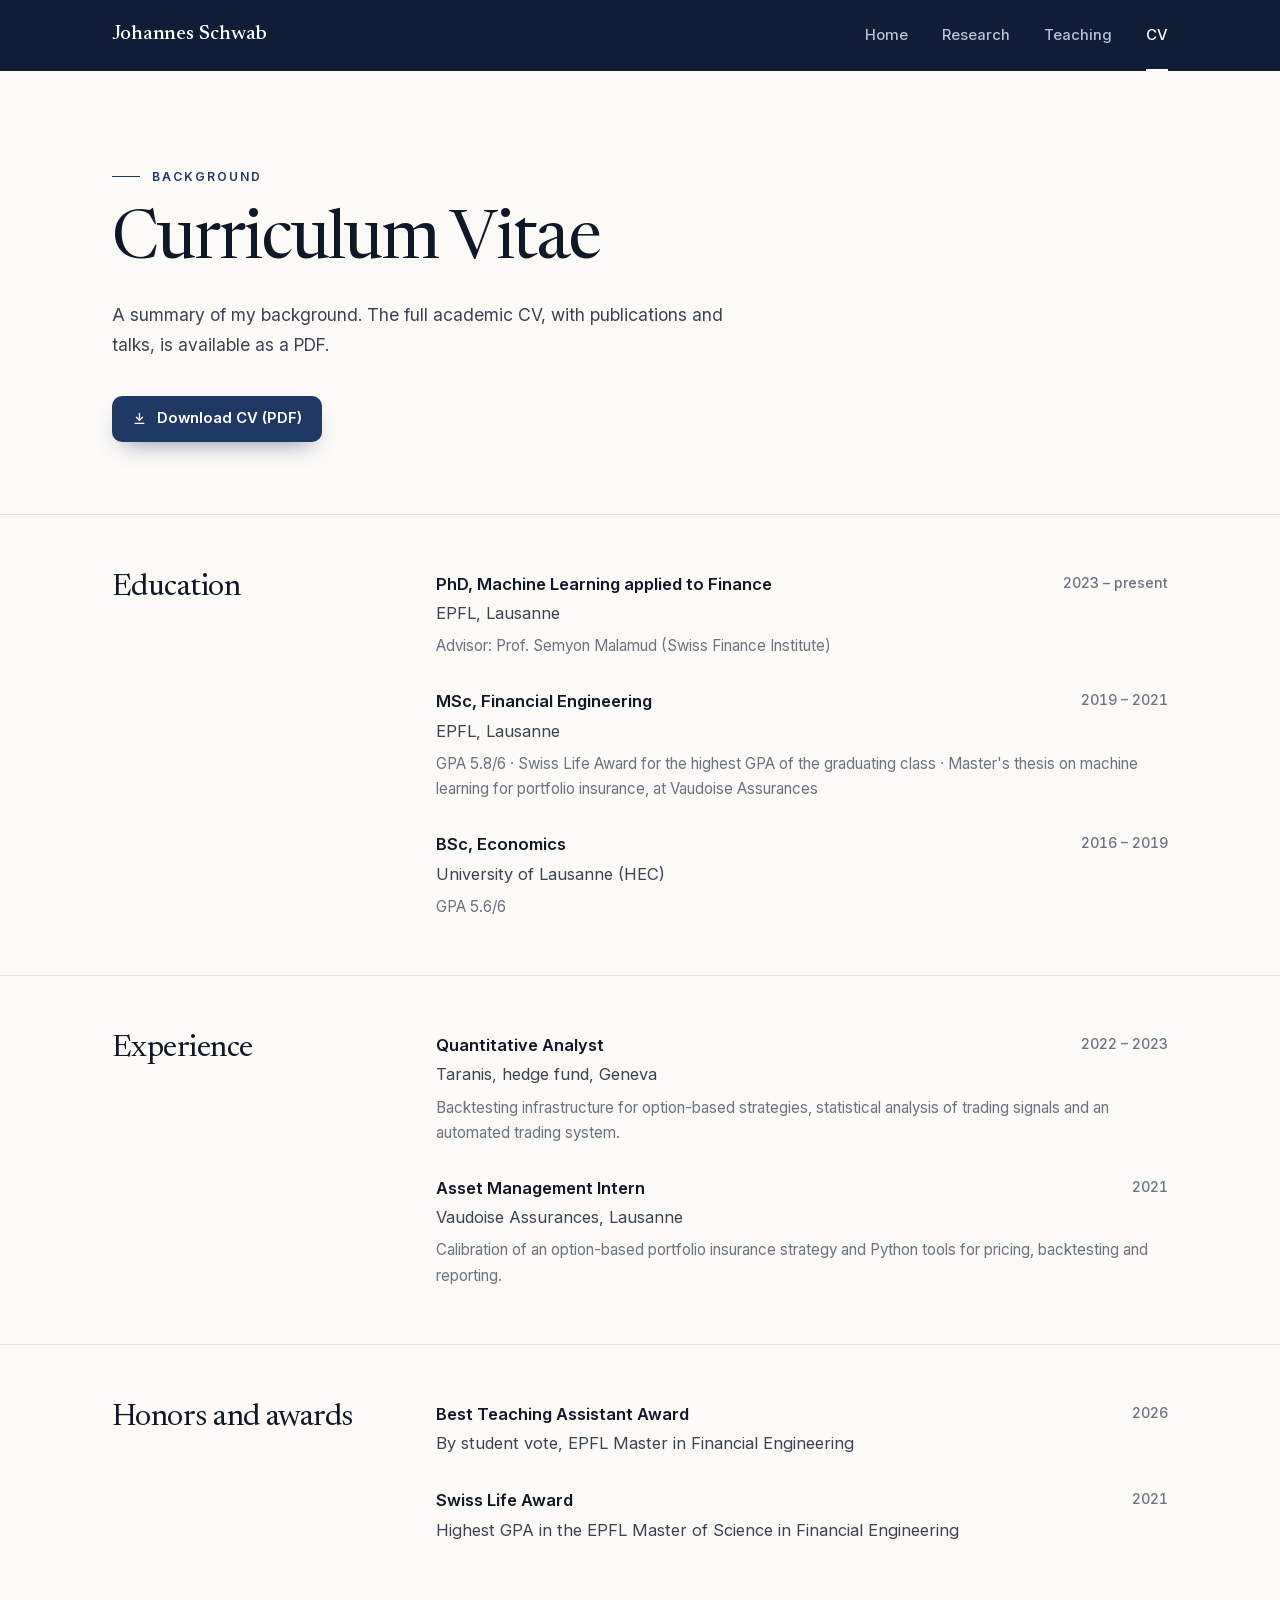
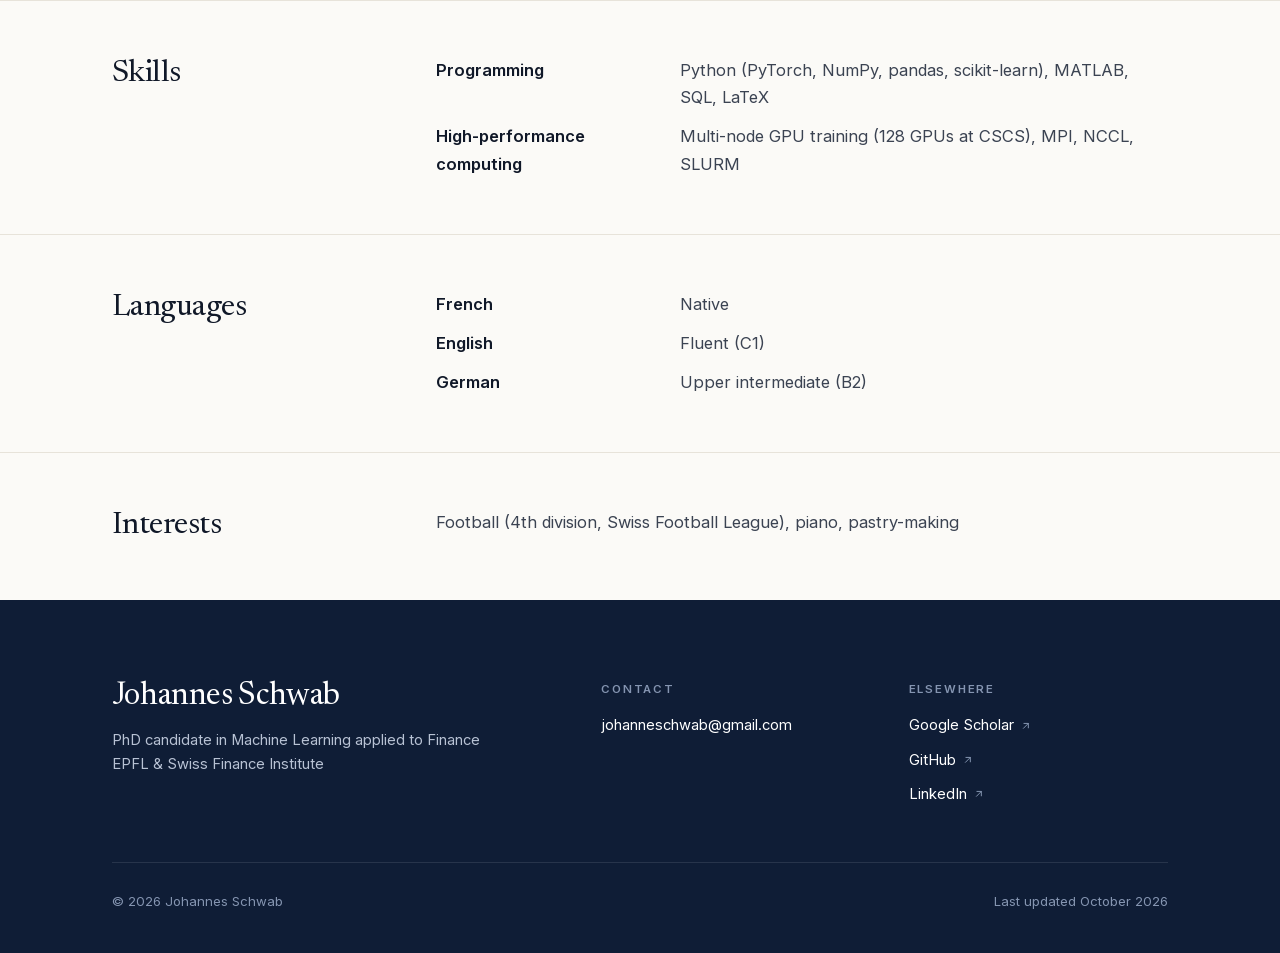
==== commit 77c2319c: "Redesign: editorial layout with self-hosted Newsreader and Inter Co-Authored-By: Claude Opus 5.5 <no" ====
--- a/cv.html
+++ b/cv.html
@@ -3,6 +3,8 @@
 <head>
 <meta charset="utf-8">
 <meta name="viewport" content="width=device-width, initial-scale=1">
+<meta name="color-scheme" content="light">
+<meta name="theme-color" content="#0f1d36">
 <title>CV · Johannes Schwab</title>
 <meta name="description" content="CV of Johannes Schwab: PhD candidate at EPFL, MSc in Financial Engineering (EPFL), former quantitative analyst.">
 <meta name="author" content="Johannes Schwab">
@@ -16,13 +18,15 @@
 <meta property="og:image:height" content="630">
 <meta name="twitter:card" content="summary_large_image">
 <link rel="icon" href="favicon.svg" type="image/svg+xml">
+<link rel="preload" href="fonts/inter-latin.woff2" as="font" type="font/woff2" crossorigin>
+<link rel="preload" href="fonts/newsreader-latin.woff2" as="font" type="font/woff2" crossorigin>
 <link rel="stylesheet" href="style.css">
 </head>
 <body>
-<header class="topbar">
-  <div class="topbar-inner">
-    <a class="brand" href="index.html">Johannes Schwab</a>
-    <nav aria-label="Main">
+<header class="site-header">
+  <div class="container">
+    <a class="wordmark" href="index.html">Johannes Schwab</a>
+    <nav class="nav" aria-label="Main">
       <a href="index.html">Home</a>
       <a href="research.html">Research</a>
       <a href="teaching.html">Teaching</a>
@@ -31,79 +35,132 @@
   </div>
 </header>
 
-<main class="page">
-  <h1 class="page-title">CV</h1>
-  <p class="lead">A summary of my background. The full academic CV, with publications and talks, is available as a <a href="Johannes-Schwab-CV.pdf">PDF</a>.</p>
+<main>
+  <header class="page-head">
+    <div class="container">
+      <p class="eyebrow rise">Background</p>
+      <h1 class="rise d1">Curriculum Vitae</h1>
+      <p class="intro rise d2">A summary of my background. The full academic CV, with publications and talks, is available as a PDF.</p>
+      <div class="actions rise d3">
+        <a class="btn btn-primary" href="Johannes-Schwab-CV.pdf"><svg class="icon" viewBox="0 0 24 24" fill="none" stroke="currentColor" stroke-width="2" stroke-linecap="round" stroke-linejoin="round" aria-hidden="true"><path d="M12 4v11"/><path d="m7 10 5 5 5-5"/><path d="M5 20h14"/></svg>Download CV (PDF)</a>
+      </div>
+    </div>
+  </header>
 
-  <section id="education">
-    <h2>Education</h2>
-    <div class="entry">
-      <div class="entry-head"><strong>PhD, Machine Learning applied to Finance · EPFL</strong><span class="when">2023 – present</span></div>
-      <p class="sub">Advisor: Prof.&nbsp;Semyon Malamud (Swiss Finance Institute)</p>
-    </div>
-    <div class="entry">
-      <div class="entry-head"><strong>MSc, Financial Engineering · EPFL</strong><span class="when">2019 – 2021</span></div>
-      <p class="sub">GPA 5.8/6 · Swiss Life Award for the highest GPA of the graduating class</p>
-      <p class="sub">Master's thesis: Use of machine learning techniques for portfolio insurance (at Vaudoise Assurances)</p>
-    </div>
-    <div class="entry">
-      <div class="entry-head"><strong>BSc, Economics · University of Lausanne (HEC)</strong><span class="when">2016 – 2019</span></div>
-      <p class="sub">GPA 5.6/6</p>
+  <section class="block compact">
+    <div class="container">
+      <h2 class="block-title">Education</h2>
+      <div class="entries">
+        <div class="entry">
+          <h3>PhD, Machine Learning applied to Finance</h3>
+          <span class="when">2023 – present</span>
+          <p class="org">EPFL, Lausanne</p>
+          <p class="detail">Advisor: Prof.&nbsp;Semyon Malamud (Swiss Finance Institute)</p>
+        </div>
+        <div class="entry">
+          <h3>MSc, Financial Engineering</h3>
+          <span class="when">2019 – 2021</span>
+          <p class="org">EPFL, Lausanne</p>
+          <p class="detail">GPA 5.8/6 · Swiss Life Award for the highest GPA of the graduating class · Master's thesis on machine learning for portfolio insurance, at Vaudoise Assurances</p>
+        </div>
+        <div class="entry">
+          <h3>BSc, Economics</h3>
+          <span class="when">2016 – 2019</span>
+          <p class="org">University of Lausanne (HEC)</p>
+          <p class="detail">GPA 5.6/6</p>
+        </div>
+      </div>
     </div>
   </section>
 
-  <section id="experience">
-    <h2>Experience</h2>
-    <div class="entry">
-      <div class="entry-head"><strong>Quantitative Analyst · Taranis, Geneva</strong><span class="when">2022 – 2023</span></div>
-      <p>Backtesting infrastructure for option-based strategies, statistical analysis of trading signals and an automated trading system.</p>
-    </div>
-    <div class="entry">
-      <div class="entry-head"><strong>Asset Management Intern · Vaudoise Assurances, Lausanne</strong><span class="when">2021</span></div>
-      <p>Calibration of an option-based portfolio insurance strategy and Python tools for pricing, backtesting and reporting.</p>
+  <section class="block compact">
+    <div class="container">
+      <h2 class="block-title">Experience</h2>
+      <div class="entries">
+        <div class="entry">
+          <h3>Quantitative Analyst</h3>
+          <span class="when">2022 – 2023</span>
+          <p class="org">Taranis, hedge fund, Geneva</p>
+          <p class="detail">Backtesting infrastructure for option-based strategies, statistical analysis of trading signals and an automated trading system.</p>
+        </div>
+        <div class="entry">
+          <h3>Asset Management Intern</h3>
+          <span class="when">2021</span>
+          <p class="org">Vaudoise Assurances, Lausanne</p>
+          <p class="detail">Calibration of an option-based portfolio insurance strategy and Python tools for pricing, backtesting and reporting.</p>
+        </div>
+      </div>
     </div>
   </section>
 
-  <section id="awards">
-    <h2>Honors and awards</h2>
-    <div class="entry">
-      <div class="entry-head"><strong>Best Teaching Assistant Award</strong><span class="when">2026</span></div>
-      <p class="sub">By student vote, EPFL Master in Financial Engineering</p>
-    </div>
-    <div class="entry">
-      <div class="entry-head"><strong>Swiss Life Award</strong><span class="when">2021</span></div>
-      <p class="sub">Highest GPA in the EPFL Master of Science in Financial Engineering</p>
+  <section class="block compact">
+    <div class="container">
+      <h2 class="block-title">Honors and awards</h2>
+      <div class="entries">
+        <div class="entry">
+          <h3>Best Teaching Assistant Award</h3>
+          <span class="when">2026</span>
+          <p class="org">By student vote, EPFL Master in Financial Engineering</p>
+        </div>
+        <div class="entry">
+          <h3>Swiss Life Award</h3>
+          <span class="when">2021</span>
+          <p class="org">Highest GPA in the EPFL Master of Science in Financial Engineering</p>
+        </div>
+      </div>
     </div>
   </section>
 
-  <section id="skills">
-    <h2>Skills</h2>
-    <dl class="pairs">
-      <dt>Programming</dt><dd>Python (PyTorch, NumPy, pandas, scikit-learn), MATLAB, SQL, LaTeX</dd>
-      <dt>High-performance computing</dt><dd>Multi-node GPU training (128 GPUs at CSCS), MPI, NCCL, SLURM</dd>
-    </dl>
+  <section class="block compact">
+    <div class="container">
+      <h2 class="block-title">Skills</h2>
+      <dl class="kv">
+        <dt>Programming</dt><dd>Python (PyTorch, NumPy, pandas, scikit-learn), MATLAB, SQL, LaTeX</dd>
+        <dt>High-performance computing</dt><dd>Multi-node GPU training (128 GPUs at CSCS), MPI, NCCL, SLURM</dd>
+      </dl>
+    </div>
   </section>
 
-  <section id="languages">
-    <h2>Languages</h2>
-    <dl class="pairs">
-      <dt>French</dt><dd>Native</dd>
-      <dt>English</dt><dd>Fluent (C1)</dd>
-      <dt>German</dt><dd>Upper intermediate (B2)</dd>
-    </dl>
+  <section class="block compact">
+    <div class="container">
+      <h2 class="block-title">Languages</h2>
+      <dl class="kv">
+        <dt>French</dt><dd>Native</dd>
+        <dt>English</dt><dd>Fluent (C1)</dd>
+        <dt>German</dt><dd>Upper intermediate (B2)</dd>
+      </dl>
+    </div>
   </section>
 
-  <section id="interests">
-    <h2>Interests</h2>
-    <p>Football (4th division, Swiss Football League), piano, pastry-making</p>
+  <section class="block compact">
+    <div class="container">
+      <h2 class="block-title">Interests</h2>
+      <p class="plain">Football (4th division, Swiss Football League), piano, pastry-making</p>
+    </div>
   </section>
 </main>
 
 <footer class="site-footer">
-  <div class="footer-inner">
-    <p>Johannes Schwab · EPFL &amp; Swiss Finance Institute</p>
-    <p><a href="mailto:johanneschwab@gmail.com">Email</a> · <a href="https://scholar.google.com/citations?user=1dp8BZwAAAAJ">Google Scholar</a> · <a href="https://github.com/DjoFE2021">GitHub</a> · <a href="https://www.linkedin.com/in/jschwab5">LinkedIn</a></p>
-    <p class="footer-note">Last updated October 2026</p>
+  <div class="container">
+    <div class="footer-grid">
+      <div>
+        <p class="footer-name">Johannes Schwab</p>
+        <p class="footer-about">PhD candidate in Machine Learning applied to Finance<br>EPFL &amp; Swiss Finance Institute</p>
+      </div>
+      <div>
+        <p class="footer-label">Contact</p>
+        <ul class="footer-list"><li><a href="mailto:johanneschwab@gmail.com">johanneschwab@gmail.com</a></li></ul>
+      </div>
+      <div>
+        <p class="footer-label">Elsewhere</p>
+        <ul class="footer-list">
+          <li><a href="https://scholar.google.com/citations?user=1dp8BZwAAAAJ">Google Scholar<svg class="icon" viewBox="0 0 24 24" fill="none" stroke="currentColor" stroke-width="2" stroke-linecap="round" stroke-linejoin="round" aria-hidden="true"><path d="M7 17 17 7"/><path d="M8 7h9v9"/></svg></a></li>
+          <li><a href="https://github.com/DjoFE2021">GitHub<svg class="icon" viewBox="0 0 24 24" fill="none" stroke="currentColor" stroke-width="2" stroke-linecap="round" stroke-linejoin="round" aria-hidden="true"><path d="M7 17 17 7"/><path d="M8 7h9v9"/></svg></a></li>
+          <li><a href="https://www.linkedin.com/in/jschwab5">LinkedIn<svg class="icon" viewBox="0 0 24 24" fill="none" stroke="currentColor" stroke-width="2" stroke-linecap="round" stroke-linejoin="round" aria-hidden="true"><path d="M7 17 17 7"/><path d="M8 7h9v9"/></svg></a></li>
+        </ul>
+      </div>
+    </div>
+    <div class="footer-bottom"><span>© 2026 Johannes Schwab</span><span>Last updated October 2026</span></div>
   </div>
 </footer>
 </body>
--- a/style.css
+++ b/style.css
@@ -1,145 +1,267 @@
-/* Shared styles for johannes-schwab.github.io */
+/* ==========================================================================
+   johannes-schwab.github.io
+   Type: Newsreader (headings) and Inter (text), self-hosted in fonts/ (SIL OFL)
+   ========================================================================== */
+
+@font-face {
+  font-family: "Inter"; font-style: normal; font-weight: 400 700; font-display: swap;
+  src: url("fonts/inter-latin.woff2") format("woff2");
+}
+@font-face {
+  font-family: "Newsreader"; font-style: normal; font-weight: 400 600; font-display: swap;
+  src: url("fonts/newsreader-latin.woff2") format("woff2");
+}
+@font-face {
+  font-family: "Newsreader"; font-style: italic; font-weight: 400 500; font-display: swap;
+  src: url("fonts/newsreader-italic-latin.woff2") format("woff2");
+}
+
 :root {
-  --bg: #ffffff;
-  --text: #1f2328;
-  --muted: #5f6670;
-  --accent: #1f3864;          /* navy, as in the CV banner */
-  --rule: #d9dde3;
-  --bar: #1f3864;
-  --bar-text: #d5deec;
-  --serif: "Iowan Old Style", "Palatino Linotype", Palatino, "Book Antiqua", Georgia, serif;
-  --wide: 1000px;
-  --narrow: 760px;
-}
-@media (prefers-color-scheme: dark) {
-  :root {
-    --bg: #121417;
-    --text: #e4e6ea;
-    --muted: #a1a8b2;
-    --accent: #9fb6de;
-    --rule: #2b3038;
-    --bar: #0f1b30;
-    --bar-text: #c3cde0;
-  }
-}
+  --paper: #fbfaf7;
+  --card: #ffffff;
+  --ink: #101828;
+  --ink-2: #3b4352;
+  --ink-3: #6b7280;
+  --line: #e7e3da;
+  --line-strong: #d6d0c4;
+  --navy: #1f3864;            /* the CV banner navy */
+  --navy-deep: #0f1d36;
+  --on-navy-2: #b8c2d4;
+  --on-navy-3: #8595b1;
+  --font-display: "Newsreader", "Iowan Old Style", Georgia, serif;
+  --font-text: "Inter", system-ui, -apple-system, "Segoe UI", Roboto, Arial, sans-serif;
+  --container: 1120px;
+  --radius: 14px;
+  --ease: cubic-bezier(.2, .7, .2, 1);
+}
+
 * { box-sizing: border-box; }
 html { -webkit-text-size-adjust: 100%; }
 body {
-  margin: 0;
-  background: var(--bg);
-  color: var(--text);
-  font: 18px/1.6 var(--serif);
-  /* keep the footer at the bottom of the window on short pages */
-  display: flex; flex-direction: column; min-height: 100vh;
-}
-a { color: var(--accent); text-underline-offset: 3px; text-decoration-thickness: 1px; }
-p { margin: 0 0 14px; }
-
-/* Top bar */
-.topbar { background: var(--bar); }
-.topbar-inner, .footer-inner { max-width: var(--wide); margin: 0 auto; padding-left: 24px; padding-right: 24px; }
-.topbar-inner {
-  display: flex; flex-wrap: wrap; align-items: baseline; justify-content: space-between;
-  gap: 4px 28px; padding-top: 16px; padding-bottom: 16px;
-}
-.brand { color: #fff; text-decoration: none; font-size: 1.2rem; letter-spacing: 0.01em; }
-.topbar nav { display: flex; gap: 26px; }
-.topbar nav a { color: var(--bar-text); text-decoration: none; }
-.topbar nav a:hover { color: #fff; }
-.topbar nav a[aria-current="page"] { color: #fff; text-decoration: underline; text-underline-offset: 6px; }
-
-/* Page containers */
-main { flex: 1 0 auto; width: 100%; margin: 0 auto; padding: 0 24px; }
-main.home { max-width: var(--wide); }
-main.page { max-width: var(--narrow); padding-top: 48px; }
-
-/* Home: introduction with photo */
-.hero {
-  display: grid; grid-template-columns: minmax(0, 1fr) 300px; gap: 56px; align-items: start;
-  margin: 0; padding: 56px 0 8px;
-}
-.name { font-size: 2.6rem; font-weight: 400; line-height: 1.1; color: var(--accent); margin: 0; }
-.role { margin: 14px 0 0; font-size: 1.12rem; }
-.place { margin: 0 0 20px; color: var(--muted); font-style: italic; }
-.research { margin: 0 0 20px; }
-.textlinks { display: flex; flex-wrap: wrap; margin: 0; padding: 0; list-style: none; }
-.textlinks li:not(:last-child)::after { content: "·"; margin: 0 10px; color: var(--muted); }
-.hero-photo { margin: 6px 0 0; }
-.hero-photo img { display: block; width: 100%; height: auto; border: 1px solid var(--rule); }
-.highlights { max-width: var(--narrow); }
-
-/* Other pages: title */
-.page-title { font-size: 2.2rem; font-weight: 400; line-height: 1.15; color: var(--accent); margin: 0 0 16px; }
-.lead { margin: 0 0 18px; }
-
-/* Sections */
-section { margin-top: 48px; }
-h2 {
-  font-size: 1.35rem; font-weight: 600; color: var(--accent);
-  margin: 0 0 16px; padding-bottom: 6px; border-bottom: 1px solid var(--rule);
-}
-.more { margin-top: 12px; }
-
-/* Papers, in citation style */
-.paper { margin-bottom: 28px; }
-.paper h3 { font-size: 1.1rem; font-weight: 600; line-height: 1.4; margin: 0 0 2px; }
-.paper h3 a { color: var(--text); text-decoration: none; }
-.paper h3 a:hover { color: var(--accent); text-decoration: underline; }
-.authors { margin: 0; color: var(--muted); }
-.authors strong { color: var(--text); font-weight: 600; }
-.venue { margin: 0 0 8px; color: var(--muted); }
-.summary { margin: 0 0 6px; }
-.meta { margin: 0; font-size: 0.95rem; }
-details { margin: 0 0 6px; }
-details summary { cursor: pointer; color: var(--accent); font-size: 0.95rem; }
-details p { margin: 8px 0 4px; font-size: 0.97rem; }
-
-/* Dated lists (highlights, talks) */
-.dated { list-style: none; margin: 0; padding: 0; }
-.dated li {
-  display: grid; grid-template-columns: 6.5rem 1fr; gap: 12px;
-  padding: 8px 0; border-bottom: 1px solid var(--rule);
-}
-.dated li:last-child { border-bottom: 0; }
-.dated .when { color: var(--muted); }
-.dated .when.upcoming { color: var(--accent); font-style: italic; }
-
-/* Entries (teaching, experience, education, awards) */
-.entry { margin-bottom: 18px; }
-.entry-head { display: flex; justify-content: space-between; align-items: baseline; gap: 16px; }
-.entry-head strong { font-weight: 600; }
-.entry-head .when { color: var(--muted); white-space: nowrap; }
-.entry p { margin: 2px 0 0; }
-.sub { color: var(--muted); }
-
-/* Set-off note (teaching award) */
-.note { margin: 24px 0 0; padding: 2px 0 2px 16px; border-left: 3px solid var(--accent); }
-.note p { margin: 0; }
-
-/* Label / value lists (skills, languages) */
-.pairs { display: grid; grid-template-columns: 14rem 1fr; gap: 6px 16px; margin: 0; }
-.pairs dt { font-weight: 600; }
-.pairs dd { margin: 0; }
-
-/* Footer */
-.site-footer { margin-top: 64px; background: var(--bar); color: var(--bar-text); font-size: 0.95rem; }
-.footer-inner { display: flex; flex-wrap: wrap; justify-content: space-between; gap: 6px 32px; padding-top: 28px; padding-bottom: 28px; }
-.footer-inner p { margin: 0; }
-.site-footer a { color: #fff; }
-.footer-note { width: 100%; margin-top: 8px; font-size: 0.85rem; }
-
-@media (max-width: 800px) {
-  .hero { grid-template-columns: 1fr; gap: 28px; padding-top: 36px; }
-  .hero-photo { max-width: 300px; }
+  margin: 0; min-height: 100vh; display: flex; flex-direction: column;
+  background: var(--paper); color: var(--ink);
+  font: 400 16.5px/1.65 var(--font-text);
+  -webkit-font-smoothing: antialiased; -moz-osx-font-smoothing: grayscale;
+}
+main { flex: 1 0 auto; }
+img { max-width: 100%; }
+a { color: inherit; }
+p { margin: 0; }
+cite { font: italic 400 1.07em/1.4 var(--font-display); color: var(--ink); }
+.container { width: 100%; max-width: var(--container); margin: 0 auto; padding: 0 32px; }
+.icon { width: 1em; height: 1em; flex: none; }
+
+/* --- Header ------------------------------------------------------------- */
+.site-header { position: sticky; top: 0; z-index: 20; background: var(--navy-deep); }
+.site-header .container { display: flex; align-items: center; justify-content: space-between; gap: 24px; min-height: 68px; }
+.wordmark { font: 500 1.3rem/1 var(--font-display); color: #fff; text-decoration: none; letter-spacing: -0.005em; }
+.nav { display: flex; gap: 34px; }
+.nav a {
+  position: relative; padding: 23px 0; color: var(--on-navy-2); text-decoration: none;
+  font-size: 0.93rem; font-weight: 500; transition: color .2s;
+}
+.nav a:hover, .nav a[aria-current="page"] { color: #fff; }
+.nav a[aria-current="page"]::after { content: ""; position: absolute; left: 0; right: 0; bottom: 0; height: 2px; background: #fff; }
+
+/* --- Shared bits ---------------------------------------------------------- */
+.eyebrow {
+  display: flex; align-items: center; gap: 12px; margin-bottom: 22px;
+  font-size: 0.76rem; font-weight: 600; letter-spacing: 0.16em; text-transform: uppercase; color: var(--navy);
+}
+.eyebrow::before { content: ""; width: 28px; height: 1px; background: currentColor; }
+.tag { display: block; font-size: 0.72rem; font-weight: 600; letter-spacing: 0.14em; text-transform: uppercase; color: var(--navy); }
+
+.actions { display: flex; flex-wrap: wrap; gap: 12px; margin-top: 36px; }
+.btn {
+  display: inline-flex; align-items: center; gap: 10px; height: 46px; padding: 0 20px; border-radius: 10px;
+  font-size: 0.93rem; font-weight: 600; text-decoration: none;
+  transition: background-color .2s, border-color .2s, color .2s, transform .2s var(--ease);
+}
+.btn:hover { transform: translateY(-1px); }
+.btn-primary { background: var(--navy); color: #fff; box-shadow: 0 10px 24px -12px rgba(31, 56, 100, .7); }
+.btn-primary:hover { background: var(--navy-deep); }
+.btn-secondary { background: var(--card); color: var(--ink); border: 1px solid var(--line-strong); }
+.btn-secondary:hover { border-color: var(--navy); color: var(--navy); }
+
+.text-link { display: inline-flex; align-items: center; gap: 8px; font-size: 0.93rem; font-weight: 600; color: var(--navy); text-decoration: none; }
+.text-link .icon { transition: transform .2s var(--ease); }
+.text-link:hover .icon { transform: translateX(3px); }
+
+/* --- Home: introduction ------------------------------------------------- */
+.hero { padding: 96px 0 104px; }
+.hero .container { display: grid; grid-template-columns: minmax(0, 1fr) minmax(0, 400px); gap: 96px; align-items: center; }
+.hero h1 { margin: 0; font: 400 clamp(3rem, 6.2vw, 4.75rem)/0.98 var(--font-display); letter-spacing: -0.03em; }
+.role { margin-top: 24px; font-size: 1.16rem; font-weight: 500; }
+.statement { margin-top: 20px; max-width: 34rem; font-size: 1.06rem; line-height: 1.75; color: var(--ink-2); }
+.profiles { display: flex; flex-wrap: wrap; gap: 10px 28px; margin: 30px 0 0; padding: 0; list-style: none; font-size: 0.9rem; }
+.profiles a { display: inline-flex; align-items: center; gap: 6px; color: var(--ink-2); font-weight: 500; text-decoration: none; transition: color .2s; }
+.profiles a:hover { color: var(--navy); }
+.profiles .icon { width: 0.85em; height: 0.85em; color: var(--ink-3); }
+.portrait { margin: 0; width: 100%; }
+.portrait img {
+  display: block; width: 100%; height: auto; border-radius: 20px;
+  box-shadow: 0 2px 4px rgba(16, 24, 40, .04), 0 40px 70px -30px rgba(15, 29, 54, .5);
+}
+.portrait figcaption { display: flex; justify-content: space-between; gap: 16px; margin-top: 16px; font-size: 0.84rem; color: var(--ink-3); }
+.portrait figcaption span:first-child { font: italic 400 1rem/1.4 var(--font-display); color: var(--ink-2); }
+
+/* --- Home: sections ------------------------------------------------------- */
+.section { padding: 104px 0; border-top: 1px solid var(--line); }
+.section-head { display: flex; align-items: flex-end; justify-content: space-between; gap: 24px; margin-bottom: 44px; }
+.section h2, .split h2 { margin: 0; font: 400 clamp(2rem, 3.4vw, 2.6rem)/1.08 var(--font-display); letter-spacing: -0.02em; }
+
+.cards { display: grid; grid-template-columns: repeat(3, minmax(0, 1fr)); gap: 24px; }
+.card {
+  display: flex; flex-direction: column; padding: 30px 28px 26px;
+  background: var(--card); border: 1px solid var(--line); border-radius: var(--radius);
+  transition: transform .3s var(--ease), box-shadow .3s var(--ease), border-color .3s;
+}
+.card:hover { transform: translateY(-4px); border-color: var(--line-strong); box-shadow: 0 30px 60px -36px rgba(15, 29, 54, .45); }
+.card h3 { margin: 16px 0 0; font: 500 1.45rem/1.22 var(--font-display); letter-spacing: -0.012em; }
+.card h3 a { text-decoration: none; }
+.card p { margin-top: 14px; font-size: 0.95rem; line-height: 1.65; color: var(--ink-2); }
+.card-links { display: flex; gap: 20px; margin-top: auto; padding-top: 26px; font-size: 0.88rem; font-weight: 600; }
+.card-links a { display: inline-flex; align-items: center; gap: 5px; color: var(--navy); text-decoration: none; }
+.card-links a:hover { text-decoration: underline; text-underline-offset: 4px; }
+.card-links .icon { width: 0.85em; height: 0.85em; }
+
+.split { display: grid; grid-template-columns: 300px minmax(0, 1fr); gap: 64px; }
+.timeline { list-style: none; margin: 0; padding: 0; }
+.timeline li { display: grid; grid-template-columns: 104px minmax(0, 1fr); gap: 24px; padding: 22px 0; border-top: 1px solid var(--line); }
+.timeline li:last-child { border-bottom: 1px solid var(--line); }
+.timeline .when { padding-top: 2px; font-size: 0.86rem; font-weight: 600; color: var(--ink-3); font-variant-numeric: tabular-nums; }
+.timeline .when.next { color: var(--navy); }
+.timeline p { color: var(--ink-2); }
+.timeline strong { font-weight: 600; color: var(--ink); }
+
+/* --- Inner pages ---------------------------------------------------------- */
+.page-head { padding: 96px 0 72px; border-bottom: 1px solid var(--line); }
+.page-head h1 { margin: 0; font: 400 clamp(2.8rem, 5.6vw, 4.2rem)/1 var(--font-display); letter-spacing: -0.03em; }
+.intro { margin-top: 24px; max-width: 40rem; font-size: 1.1rem; line-height: 1.7; color: var(--ink-2); }
+
+.block { padding: 80px 0; }
+.block.compact { padding: 56px 0; }
+.block + .block { border-top: 1px solid var(--line); }
+.block > .container { display: grid; grid-template-columns: 260px minmax(0, 1fr); gap: 64px; }
+.block-title { position: sticky; top: 108px; align-self: start; margin: 0; font: 400 1.95rem/1.12 var(--font-display); letter-spacing: -0.018em; }
+
+.pub { padding-bottom: 44px; margin-bottom: 44px; border-bottom: 1px solid var(--line); }
+.pub:last-child { padding-bottom: 0; margin-bottom: 0; border-bottom: 0; }
+.pub h3 { margin: 12px 0 0; font: 500 1.65rem/1.22 var(--font-display); letter-spacing: -0.015em; }
+.pub h3 a {
+  text-decoration: none; background: linear-gradient(currentColor, currentColor) 0 100% / 0 1px no-repeat;
+  transition: background-size .35s var(--ease);
+}
+.pub h3 a:hover { background-size: 100% 1px; }
+.authors { margin-top: 12px; font-size: 0.95rem; color: var(--ink-3); }
+.authors strong { font-weight: 600; color: var(--ink); }
+.series { margin-top: 4px; font-size: 0.88rem; color: var(--ink-3); }
+.series em { font: italic 400 1.07em var(--font-display); }
+.pub .summary { margin-top: 16px; color: var(--ink-2); }
+.abstract { margin-top: 16px; }
+.abstract summary {
+  display: inline-flex; align-items: center; gap: 10px; cursor: pointer; list-style: none;
+  font-size: 0.88rem; font-weight: 600; color: var(--navy);
+}
+.abstract summary::-webkit-details-marker { display: none; }
+.abstract summary::before {
+  content: "+"; display: grid; place-items: center; width: 22px; height: 22px;
+  border: 1px solid var(--line-strong); border-radius: 50%; font-weight: 500;
+  transition: transform .25s var(--ease);
+}
+.abstract[open] summary::before { transform: rotate(45deg); }
+.abstract p {
+  margin-top: 16px; padding: 22px 24px; background: var(--card); border: 1px solid var(--line); border-radius: 12px;
+  font-size: 0.95rem; line-height: 1.75; color: var(--ink-2);
+}
+.chips { display: flex; flex-wrap: wrap; gap: 10px; margin: 20px 0 0; padding: 0; list-style: none; }
+.chip {
+  display: inline-flex; align-items: center; gap: 7px; height: 36px; padding: 0 14px;
+  background: var(--card); border: 1px solid var(--line-strong); border-radius: 9px;
+  font-size: 0.86rem; font-weight: 600; color: var(--ink); text-decoration: none; transition: border-color .2s, color .2s;
+}
+.chip:hover { border-color: var(--navy); color: var(--navy); }
+.chip .icon { width: 0.8em; height: 0.8em; color: var(--ink-3); }
+
+.award {
+  display: grid; grid-template-columns: auto minmax(0, 1fr); gap: 40px; align-items: center;
+  margin-top: 48px; padding: 44px 48px; border-radius: 20px; background: var(--navy-deep); color: var(--on-navy-2);
+}
+.award .year { font: 400 4rem/0.9 var(--font-display); letter-spacing: -0.03em; color: #fff; }
+.award .tag { color: var(--on-navy-3); }
+.award h2 { margin: 10px 0 0; font: 400 1.9rem/1.15 var(--font-display); letter-spacing: -0.015em; color: #fff; }
+.award p { margin-top: 10px; }
+
+.courses { display: grid; grid-template-columns: repeat(2, minmax(0, 1fr)); gap: 24px; }
+.course { padding: 32px; background: var(--card); border: 1px solid var(--line); border-radius: var(--radius); }
+.course h3 { margin: 14px 0 0; font: 500 1.4rem/1.25 var(--font-display); letter-spacing: -0.01em; }
+.course .when { margin-top: 6px; font-size: 0.9rem; color: var(--ink-3); }
+.course ul { list-style: none; margin: 22px 0 0; padding: 0; }
+.course li { padding: 12px 0; border-top: 1px solid var(--line); font-weight: 500; }
+.course li span { display: block; font-size: 0.86rem; font-weight: 400; color: var(--ink-3); }
+
+.entries { display: grid; gap: 30px; }
+.entry { display: grid; grid-template-columns: minmax(0, 1fr) auto; column-gap: 24px; }
+.entry h3 { margin: 0; font-size: 1.04rem; font-weight: 600; }
+.entry .when { grid-column: 2; grid-row: 1; font-size: 0.88rem; font-weight: 500; color: var(--ink-3); font-variant-numeric: tabular-nums; white-space: nowrap; }
+.entry .org { margin-top: 2px; color: var(--ink-2); }
+.entry .detail { grid-column: 1 / -1; margin-top: 6px; font-size: 0.95rem; color: var(--ink-3); }
+.kv { display: grid; grid-template-columns: 220px minmax(0, 1fr); gap: 12px 24px; margin: 0; }
+.kv dt { font-weight: 600; }
+.kv dd { margin: 0; color: var(--ink-2); }
+.plain { color: var(--ink-2); }
+
+/* --- Footer --------------------------------------------------------------- */
+.site-footer { background: var(--navy-deep); color: var(--on-navy-2); font-size: 0.92rem; }
+.site-footer .container { padding-top: 80px; padding-bottom: 40px; }
+.footer-grid { display: grid; grid-template-columns: 1.7fr 1fr 1fr; gap: 48px; padding-bottom: 56px; border-bottom: 1px solid rgba(255, 255, 255, .1); }
+.footer-grid .footer-name { font: 400 2rem/1.05 var(--font-display); letter-spacing: -0.02em; color: #fff; }
+.footer-grid .footer-about { margin-top: 14px; }
+.footer-grid .footer-label { margin-bottom: 14px; font-size: 0.72rem; font-weight: 600; letter-spacing: 0.16em; text-transform: uppercase; color: var(--on-navy-3); }
+.footer-list { display: grid; gap: 10px; margin: 0; padding: 0; list-style: none; }
+.site-footer a { display: inline-flex; align-items: center; gap: 6px; color: #fff; text-decoration: none; }
+.site-footer a:hover { text-decoration: underline; text-underline-offset: 4px; }
+.site-footer .icon { width: 0.8em; height: 0.8em; color: var(--on-navy-3); }
+.footer-bottom { display: flex; flex-wrap: wrap; justify-content: space-between; gap: 12px; padding-top: 28px; font-size: 0.82rem; color: var(--on-navy-3); }
+
+/* --- Motion --------------------------------------------------------------- */
+@keyframes rise { from { opacity: 0; transform: translateY(16px); } to { opacity: 1; transform: none; } }
+.rise { animation: rise .9s var(--ease) both; }
+.d1 { animation-delay: .06s; } .d2 { animation-delay: .12s; } .d3 { animation-delay: .18s; }
+.d4 { animation-delay: .24s; } .d5 { animation-delay: .3s; }
+@media (prefers-reduced-motion: reduce) {
+  .rise { animation: none; }
+  .btn, .card, .chip, .text-link .icon, .abstract summary::before, .pub h3 a { transition: none; }
+}
+
+/* --- Smaller screens ------------------------------------------------------ */
+@media (max-width: 960px) {
+  .hero .container { grid-template-columns: 1fr; gap: 56px; }
+  .portrait { max-width: 420px; }
+  .cards { grid-template-columns: 1fr; }
+  .split, .block > .container { grid-template-columns: 1fr; gap: 28px; }
+  .block-title { position: static; }
+  .footer-grid { grid-template-columns: 1fr 1fr; }
+  .footer-grid > :first-child { grid-column: 1 / -1; }
 }
 @media (max-width: 640px) {
-  body { font-size: 17px; }
-  main.page { padding-top: 32px; }
-  .name { font-size: 2.1rem; }
-  .page-title { font-size: 1.9rem; }
-  section { margin-top: 40px; }
-  .entry-head { flex-direction: column; gap: 0; }
-  .dated li { grid-template-columns: 1fr; gap: 0; }
-  .pairs { grid-template-columns: 1fr; gap: 0; }
-  .pairs dd { margin-bottom: 8px; }
-}
+  body { font-size: 16px; }
+  .container { padding: 0 20px; }
+  .site-header { position: static; }
+  .site-header .container { flex-wrap: wrap; row-gap: 0; padding-top: 16px; }
+  .nav { gap: 24px; }
+  .nav a { padding: 12px 0 14px; }
+  .hero { padding: 56px 0 72px; }
+  .section-head { flex-direction: column; align-items: flex-start; gap: 14px; margin-bottom: 32px; }
+  .section, .block { padding: 64px 0; }
+  .block.compact { padding: 44px 0; }
+  .page-head { padding: 64px 0 48px; }
+  .timeline li { grid-template-columns: 1fr; gap: 4px; }
+  .courses { grid-template-columns: 1fr; }
+  .kv { grid-template-columns: 1fr; gap: 2px; }
+  .kv dd { margin-bottom: 12px; }
+  .award { grid-template-columns: 1fr; gap: 16px; padding: 32px 28px; }
+  .footer-grid { grid-template-columns: 1fr; gap: 32px; }
+  .entry { grid-template-columns: 1fr; }
+  .entry .when { grid-column: 1; grid-row: auto; }
+}
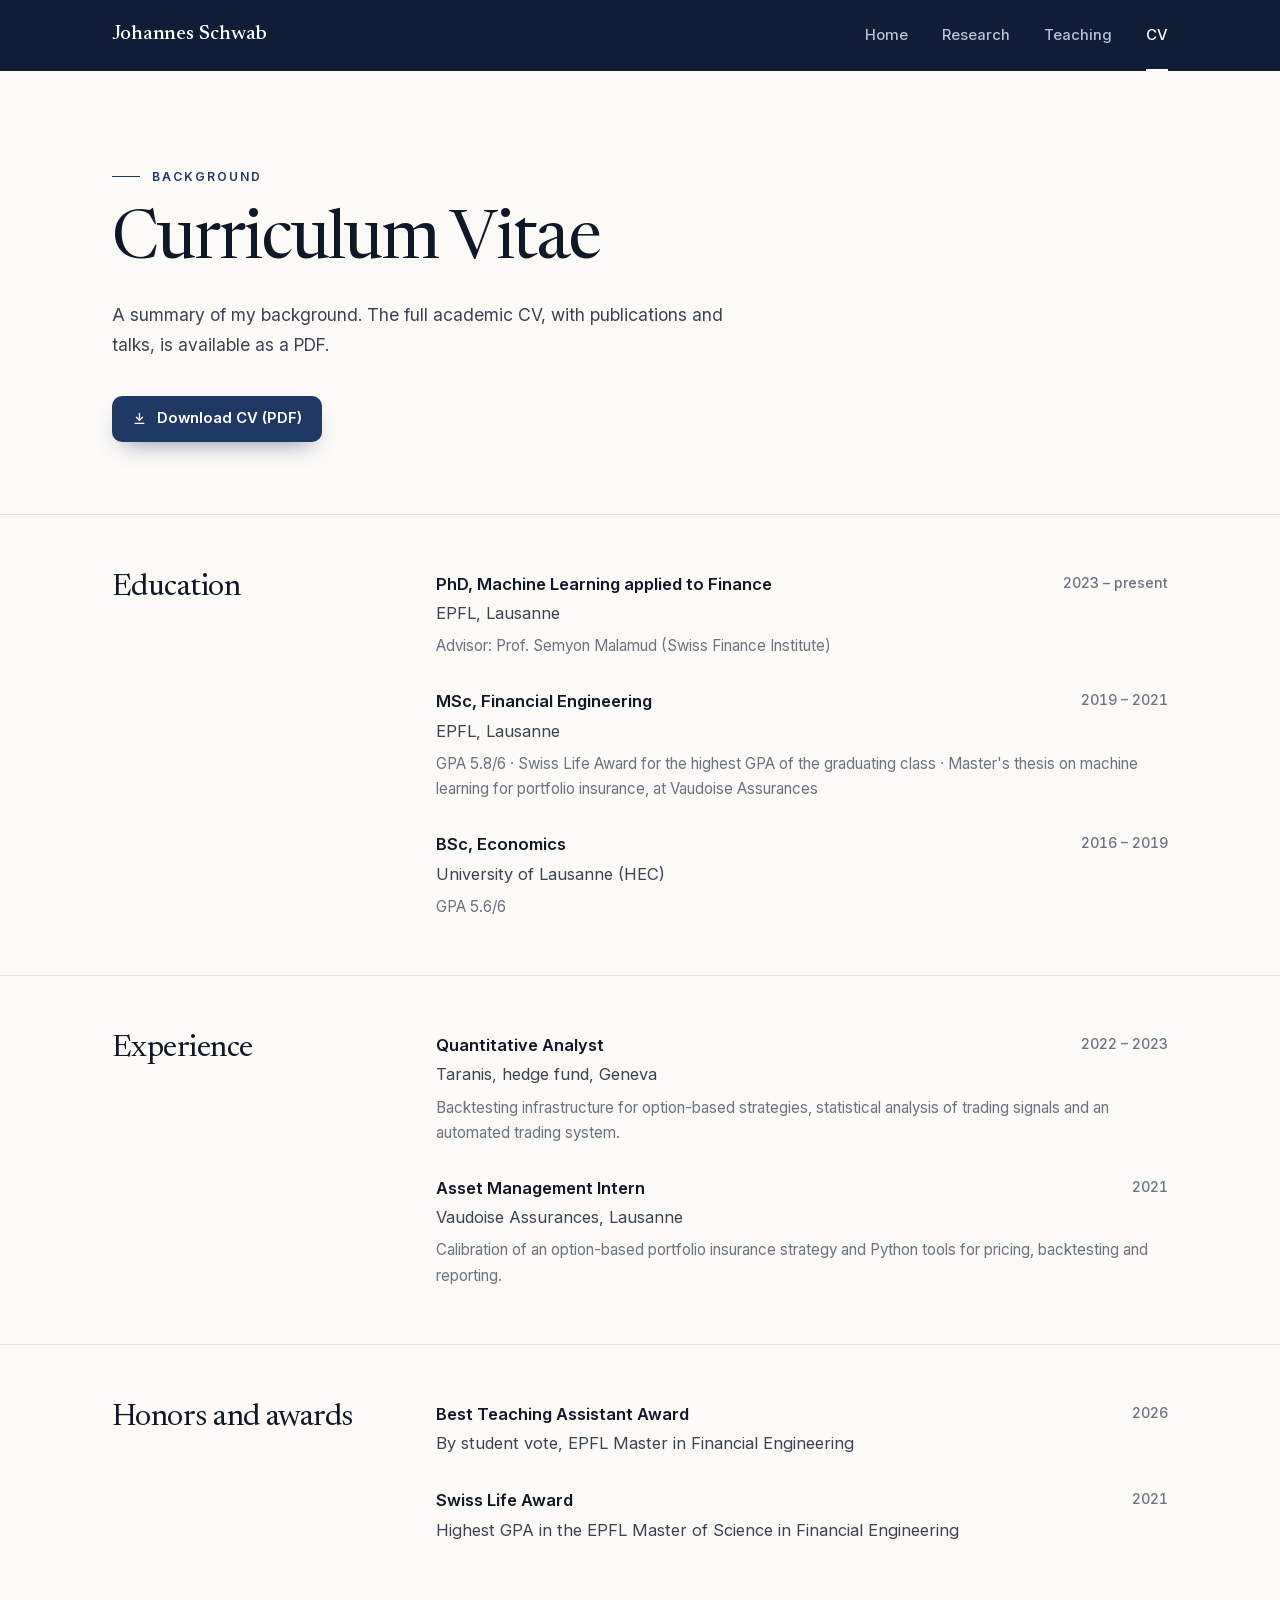
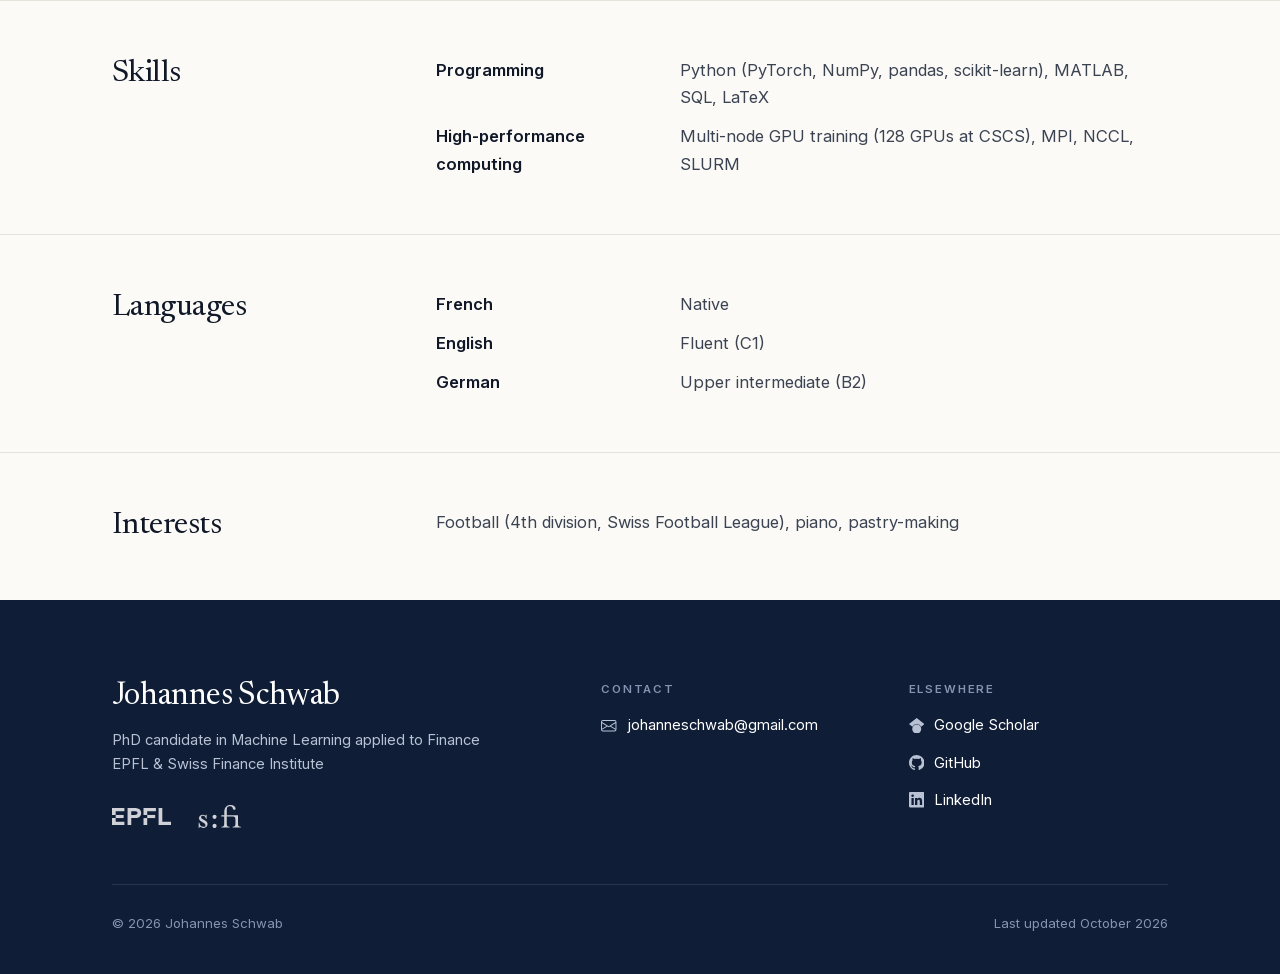
==== commit c5c1e25a: "Add brand icons for profiles and code, EPFL and SFI logos Co-Authored-By: Claude Opus 5.5 <noreply@a" ====
--- a/cv.html
+++ b/cv.html
@@ -146,17 +146,18 @@
       <div>
         <p class="footer-name">Johannes Schwab</p>
         <p class="footer-about">PhD candidate in Machine Learning applied to Finance<br>EPFL &amp; Swiss Finance Institute</p>
+        <div class="footer-logos"><a href="https://www.epfl.ch" title="EPFL"><img src="logos/epfl.svg" alt="EPFL" width="62" height="18"></a><a href="https://www.sfi.ch" title="Swiss Finance Institute"><img class="sfi" src="logos/sfi.svg" alt="Swiss Finance Institute" width="47" height="24"></a></div>
       </div>
       <div>
         <p class="footer-label">Contact</p>
-        <ul class="footer-list"><li><a href="mailto:johanneschwab@gmail.com">johanneschwab@gmail.com</a></li></ul>
+        <ul class="footer-list"><li><a href="mailto:johanneschwab@gmail.com"><svg class="brand" viewBox="0 0 16 16" fill="currentColor" aria-hidden="true"><path d="M0 4a2 2 0 0 1 2-2h12a2 2 0 0 1 2 2v8a2 2 0 0 1-2 2H2a2 2 0 0 1-2-2zm2-1a1 1 0 0 0-1 1v.217l7 4.2 7-4.2V4a1 1 0 0 0-1-1zm13 2.383-4.708 2.825L15 11.105zm-.034 6.876-5.64-3.471L8 9.583l-1.326-.795-5.64 3.47A1 1 0 0 0 2 13h12a1 1 0 0 0 .966-.741M1 11.105l4.708-2.897L1 5.383z"/></svg>johanneschwab@gmail.com</a></li></ul>
       </div>
       <div>
         <p class="footer-label">Elsewhere</p>
         <ul class="footer-list">
-          <li><a href="https://scholar.google.com/citations?user=1dp8BZwAAAAJ">Google Scholar<svg class="icon" viewBox="0 0 24 24" fill="none" stroke="currentColor" stroke-width="2" stroke-linecap="round" stroke-linejoin="round" aria-hidden="true"><path d="M7 17 17 7"/><path d="M8 7h9v9"/></svg></a></li>
-          <li><a href="https://github.com/DjoFE2021">GitHub<svg class="icon" viewBox="0 0 24 24" fill="none" stroke="currentColor" stroke-width="2" stroke-linecap="round" stroke-linejoin="round" aria-hidden="true"><path d="M7 17 17 7"/><path d="M8 7h9v9"/></svg></a></li>
-          <li><a href="https://www.linkedin.com/in/jschwab5">LinkedIn<svg class="icon" viewBox="0 0 24 24" fill="none" stroke="currentColor" stroke-width="2" stroke-linecap="round" stroke-linejoin="round" aria-hidden="true"><path d="M7 17 17 7"/><path d="M8 7h9v9"/></svg></a></li>
+          <li><a href="https://scholar.google.com/citations?user=1dp8BZwAAAAJ"><svg class="brand" viewBox="0 0 24 24" fill="currentColor" aria-hidden="true"><path d="M5.242 13.769L0 9.5 12 0l12 9.5-5.242 4.269C17.548 11.249 14.978 9.5 12 9.5c-2.977 0-5.548 1.748-6.758 4.269zM12 10a7 7 0 1 0 0 14 7 7 0 0 0 0-14z"/></svg>Google Scholar</a></li>
+          <li><a href="https://github.com/DjoFE2021"><svg class="brand" viewBox="0 0 16 16" fill="currentColor" aria-hidden="true"><path d="M8 0C3.58 0 0 3.58 0 8c0 3.54 2.29 6.53 5.47 7.59.4.07.55-.17.55-.38 0-.19-.01-.82-.01-1.49-2.01.37-2.53-.49-2.69-.94-.09-.23-.48-.94-.82-1.13-.28-.15-.68-.52-.01-.53.63-.01 1.08.58 1.23.82.72 1.21 1.87.87 2.33.66.07-.52.28-.87.51-1.07-1.78-.2-3.64-.89-3.64-3.95 0-.87.31-1.59.82-2.15-.08-.2-.36-1.02.08-2.12 0 0 .67-.21 2.2.82.64-.18 1.32-.27 2-.27s1.36.09 2 .27c1.53-1.04 2.2-.82 2.2-.82.44 1.1.16 1.92.08 2.12.51.56.82 1.27.82 2.15 0 3.07-1.87 3.75-3.65 3.95.29.25.54.73.54 1.48 0 1.07-.01 1.93-.01 2.2 0 .21.15.46.55.38A8.01 8.01 0 0 0 16 8c0-4.42-3.58-8-8-8"/></svg>GitHub</a></li>
+          <li><a href="https://www.linkedin.com/in/jschwab5"><svg class="brand" viewBox="0 0 16 16" fill="currentColor" aria-hidden="true"><path d="M0 1.146C0 .513.526 0 1.175 0h13.65C15.474 0 16 .513 16 1.146v13.708c0 .633-.526 1.146-1.175 1.146H1.175C.526 16 0 15.487 0 14.854zm4.943 12.248V6.169H2.542v7.225zm-1.2-8.212c.837 0 1.358-.554 1.358-1.248-.015-.709-.52-1.248-1.342-1.248S2.4 3.226 2.4 3.934c0 .694.521 1.248 1.327 1.248zm4.908 8.212V9.359c0-.216.016-.432.08-.586.173-.431.568-.878 1.232-.878.869 0 1.216.662 1.216 1.634v3.865h2.401V9.25c0-2.22-1.184-3.252-2.764-3.252-1.274 0-1.845.7-2.165 1.193v.025h-.016l.016-.025V6.169h-2.4c.03.678 0 7.225 0 7.225z"/></svg>LinkedIn</a></li>
         </ul>
       </div>
     </div>
--- a/style.css
+++ b/style.css
@@ -93,10 +93,18 @@
 .hero h1 { margin: 0; font: 400 clamp(3rem, 6.2vw, 4.75rem)/0.98 var(--font-display); letter-spacing: -0.03em; }
 .role { margin-top: 24px; font-size: 1.16rem; font-weight: 500; }
 .statement { margin-top: 20px; max-width: 34rem; font-size: 1.06rem; line-height: 1.75; color: var(--ink-2); }
-.profiles { display: flex; flex-wrap: wrap; gap: 10px 28px; margin: 30px 0 0; padding: 0; list-style: none; font-size: 0.9rem; }
-.profiles a { display: inline-flex; align-items: center; gap: 6px; color: var(--ink-2); font-weight: 500; text-decoration: none; transition: color .2s; }
+.brand { width: 1.05em; height: 1.05em; flex: none; }
+.links-row { display: flex; flex-wrap: wrap; align-items: center; gap: 18px 28px; margin-top: 32px; }
+.profiles { display: flex; flex-wrap: wrap; gap: 10px 24px; margin: 0; padding: 0; list-style: none; font-size: 0.9rem; }
+.profiles a { display: inline-flex; align-items: center; gap: 8px; color: var(--ink-2); font-weight: 500; text-decoration: none; transition: color .2s; }
 .profiles a:hover { color: var(--navy); }
-.profiles .icon { width: 0.85em; height: 0.85em; color: var(--ink-3); }
+.profiles .brand { color: var(--navy); }
+/* Affiliation logos: quiet grey, full colour on hover */
+.affiliations { display: flex; align-items: center; gap: 22px; padding-left: 28px; border-left: 1px solid var(--line-strong); }
+.affiliations a, .footer-logos a { display: block; line-height: 0; }
+.affiliations img { display: block; height: 17px; width: auto; filter: grayscale(1); opacity: .65; transition: filter .25s, opacity .25s; }
+.affiliations img.sfi { height: 23px; }
+.affiliations a:hover img { filter: none; opacity: 1; }
 .portrait { margin: 0; width: 100%; }
 .portrait img {
   display: block; width: 100%; height: auto; border-radius: 20px;
@@ -182,6 +190,8 @@
 }
 .chip:hover { border-color: var(--navy); color: var(--navy); }
 .chip .icon { width: 0.8em; height: 0.8em; color: var(--ink-3); }
+.chip .brand, .card-links .brand { width: 1em; height: 1em; }
+.btn .brand { width: 1.1em; height: 1.1em; color: var(--navy); }
 
 .award {
   display: grid; grid-template-columns: auto minmax(0, 1fr); gap: 40px; align-items: center;
@@ -222,6 +232,12 @@
 .site-footer a { display: inline-flex; align-items: center; gap: 6px; color: #fff; text-decoration: none; }
 .site-footer a:hover { text-decoration: underline; text-underline-offset: 4px; }
 .site-footer .icon { width: 0.8em; height: 0.8em; color: var(--on-navy-3); }
+.site-footer .brand { color: var(--on-navy-2); }
+.site-footer .footer-list a { gap: 10px; }
+.footer-logos { display: flex; align-items: center; gap: 26px; margin-top: 28px; }
+.footer-logos img { display: block; height: 17px; width: auto; filter: brightness(0) invert(1); opacity: .8; transition: opacity .2s; }
+.footer-logos img.sfi { height: 23px; }
+.footer-logos a:hover img { opacity: 1; }
 .footer-bottom { display: flex; flex-wrap: wrap; justify-content: space-between; gap: 12px; padding-top: 28px; font-size: 0.82rem; color: var(--on-navy-3); }
 
 /* --- Motion --------------------------------------------------------------- */
@@ -253,6 +269,7 @@
   .nav a { padding: 12px 0 14px; }
   .hero { padding: 56px 0 72px; }
   .section-head { flex-direction: column; align-items: flex-start; gap: 14px; margin-bottom: 32px; }
+  .affiliations { padding-left: 0; border-left: 0; }
   .section, .block { padding: 64px 0; }
   .block.compact { padding: 44px 0; }
   .page-head { padding: 64px 0 48px; }
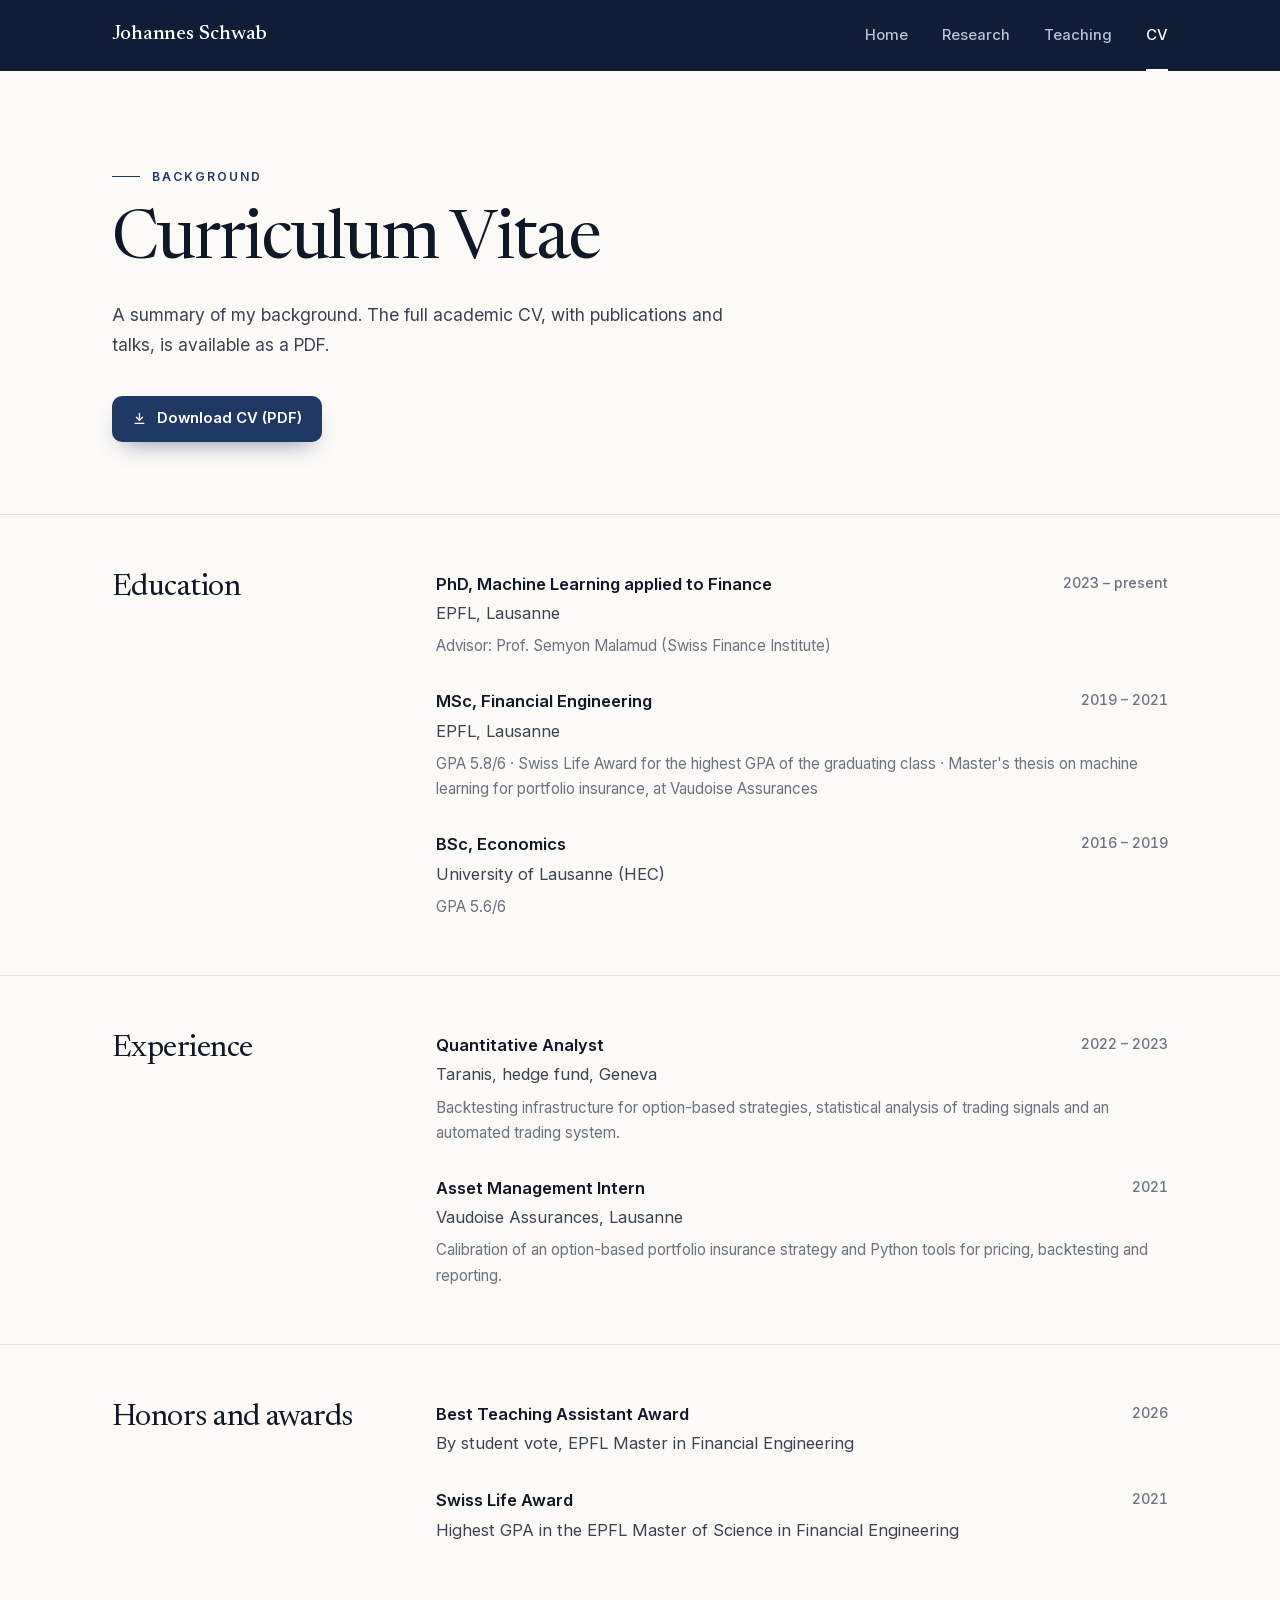
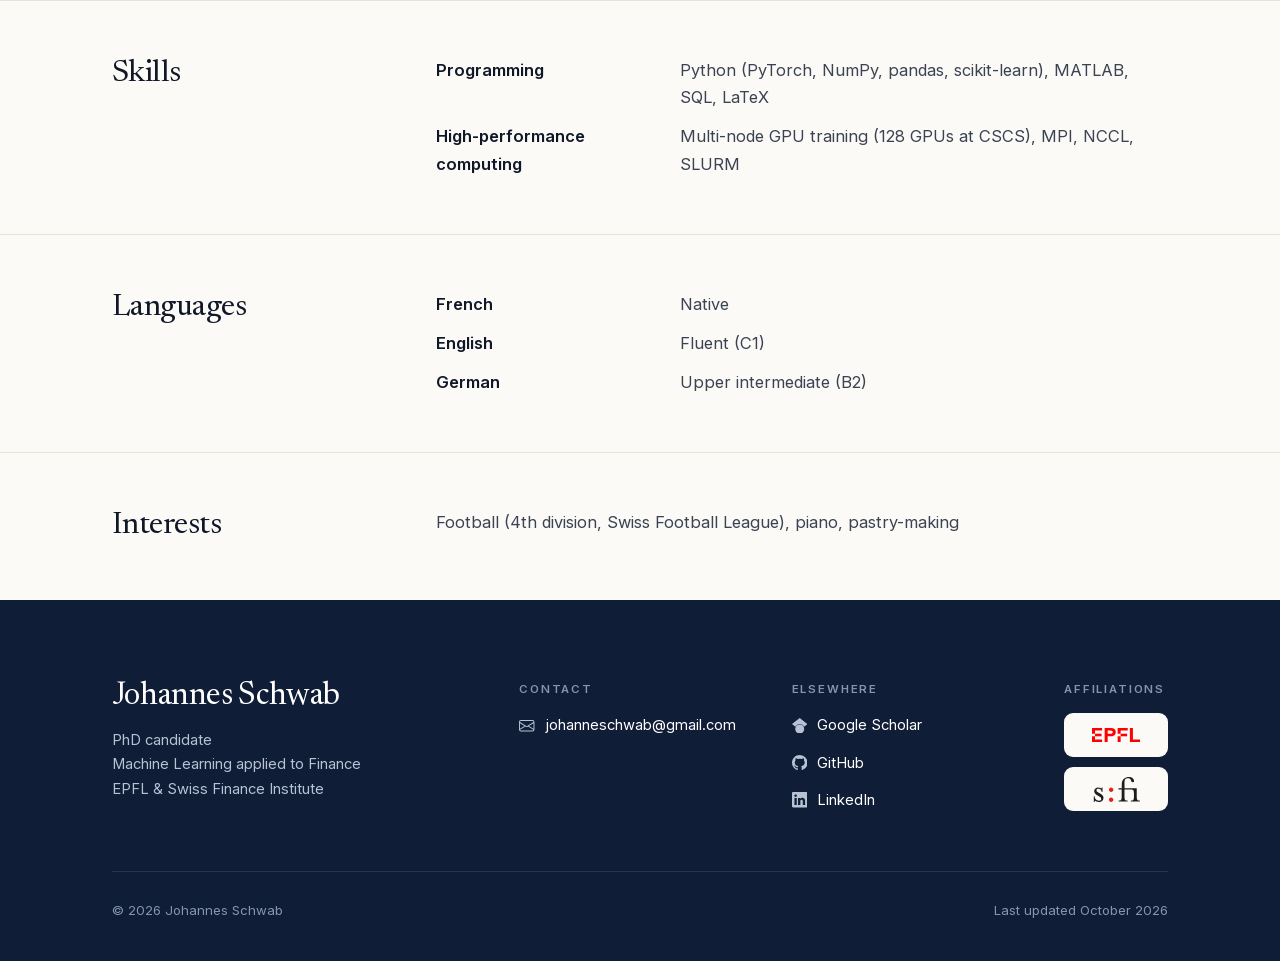
==== commit 2b4dd37d: "Logos: drop from hero, show in colour in a footer Affiliations column Co-Authored-By: Claude Opus 5." ====
--- a/cv.html
+++ b/cv.html
@@ -145,8 +145,7 @@
     <div class="footer-grid">
       <div>
         <p class="footer-name">Johannes Schwab</p>
-        <p class="footer-about">PhD candidate in Machine Learning applied to Finance<br>EPFL &amp; Swiss Finance Institute</p>
-        <div class="footer-logos"><a href="https://www.epfl.ch" title="EPFL"><img src="logos/epfl.svg" alt="EPFL" width="62" height="18"></a><a href="https://www.sfi.ch" title="Swiss Finance Institute"><img class="sfi" src="logos/sfi.svg" alt="Swiss Finance Institute" width="47" height="24"></a></div>
+        <p class="footer-about">PhD candidate<br>Machine Learning applied to Finance<br>EPFL &amp; Swiss Finance Institute</p>
       </div>
       <div>
         <p class="footer-label">Contact</p>
@@ -160,6 +159,10 @@
           <li><a href="https://www.linkedin.com/in/jschwab5"><svg class="brand" viewBox="0 0 16 16" fill="currentColor" aria-hidden="true"><path d="M0 1.146C0 .513.526 0 1.175 0h13.65C15.474 0 16 .513 16 1.146v13.708c0 .633-.526 1.146-1.175 1.146H1.175C.526 16 0 15.487 0 14.854zm4.943 12.248V6.169H2.542v7.225zm-1.2-8.212c.837 0 1.358-.554 1.358-1.248-.015-.709-.52-1.248-1.342-1.248S2.4 3.226 2.4 3.934c0 .694.521 1.248 1.327 1.248zm4.908 8.212V9.359c0-.216.016-.432.08-.586.173-.431.568-.878 1.232-.878.869 0 1.216.662 1.216 1.634v3.865h2.401V9.25c0-2.22-1.184-3.252-2.764-3.252-1.274 0-1.845.7-2.165 1.193v.025h-.016l.016-.025V6.169h-2.4c.03.678 0 7.225 0 7.225z"/></svg>LinkedIn</a></li>
         </ul>
       </div>
+      <div>
+        <p class="footer-label">Affiliations</p>
+        <div class="footer-logos"><a class="logo-tile" href="https://www.epfl.ch" title="EPFL"><img src="logos/epfl.svg" alt="EPFL" width="62" height="18"></a><a class="logo-tile" href="https://www.sfi.ch" title="Swiss Finance Institute"><img class="sfi" src="logos/sfi.svg" alt="Swiss Finance Institute" width="51" height="26"></a></div>
+      </div>
     </div>
     <div class="footer-bottom"><span>© 2026 Johannes Schwab</span><span>Last updated October 2026</span></div>
   </div>
--- a/style.css
+++ b/style.css
@@ -99,12 +99,6 @@
 .profiles a { display: inline-flex; align-items: center; gap: 8px; color: var(--ink-2); font-weight: 500; text-decoration: none; transition: color .2s; }
 .profiles a:hover { color: var(--navy); }
 .profiles .brand { color: var(--navy); }
-/* Affiliation logos: quiet grey, full colour on hover */
-.affiliations { display: flex; align-items: center; gap: 22px; padding-left: 28px; border-left: 1px solid var(--line-strong); }
-.affiliations a, .footer-logos a { display: block; line-height: 0; }
-.affiliations img { display: block; height: 17px; width: auto; filter: grayscale(1); opacity: .65; transition: filter .25s, opacity .25s; }
-.affiliations img.sfi { height: 23px; }
-.affiliations a:hover img { filter: none; opacity: 1; }
 .portrait { margin: 0; width: 100%; }
 .portrait img {
   display: block; width: 100%; height: auto; border-radius: 20px;
@@ -224,7 +218,7 @@
 /* --- Footer --------------------------------------------------------------- */
 .site-footer { background: var(--navy-deep); color: var(--on-navy-2); font-size: 0.92rem; }
 .site-footer .container { padding-top: 80px; padding-bottom: 40px; }
-.footer-grid { display: grid; grid-template-columns: 1.7fr 1fr 1fr; gap: 48px; padding-bottom: 56px; border-bottom: 1px solid rgba(255, 255, 255, .1); }
+.footer-grid { display: grid; grid-template-columns: 1.6fr 1fr 1fr auto; gap: 48px; padding-bottom: 56px; border-bottom: 1px solid rgba(255, 255, 255, .1); }
 .footer-grid .footer-name { font: 400 2rem/1.05 var(--font-display); letter-spacing: -0.02em; color: #fff; }
 .footer-grid .footer-about { margin-top: 14px; }
 .footer-grid .footer-label { margin-bottom: 14px; font-size: 0.72rem; font-weight: 600; letter-spacing: 0.16em; text-transform: uppercase; color: var(--on-navy-3); }
@@ -234,10 +228,14 @@
 .site-footer .icon { width: 0.8em; height: 0.8em; color: var(--on-navy-3); }
 .site-footer .brand { color: var(--on-navy-2); }
 .site-footer .footer-list a { gap: 10px; }
-.footer-logos { display: flex; align-items: center; gap: 26px; margin-top: 28px; }
-.footer-logos img { display: block; height: 17px; width: auto; filter: brightness(0) invert(1); opacity: .8; transition: opacity .2s; }
-.footer-logos img.sfi { height: 23px; }
-.footer-logos a:hover img { opacity: 1; }
+.footer-logos { display: grid; gap: 10px; }
+.site-footer .logo-tile {
+  display: grid; place-items: center; width: 104px; height: 44px; border-radius: 9px; background: var(--paper);
+  transition: transform .2s var(--ease), box-shadow .2s;
+}
+.site-footer .logo-tile:hover { transform: translateY(-2px); box-shadow: 0 12px 24px -14px rgba(0, 0, 0, .6); }
+.logo-tile img { display: block; width: auto; height: 14px; }
+.logo-tile img.sfi { height: 25px; }
 .footer-bottom { display: flex; flex-wrap: wrap; justify-content: space-between; gap: 12px; padding-top: 28px; font-size: 0.82rem; color: var(--on-navy-3); }
 
 /* --- Motion --------------------------------------------------------------- */
@@ -269,7 +267,6 @@
   .nav a { padding: 12px 0 14px; }
   .hero { padding: 56px 0 72px; }
   .section-head { flex-direction: column; align-items: flex-start; gap: 14px; margin-bottom: 32px; }
-  .affiliations { padding-left: 0; border-left: 0; }
   .section, .block { padding: 64px 0; }
   .block.compact { padding: 44px 0; }
   .page-head { padding: 64px 0 48px; }
@@ -279,6 +276,7 @@
   .kv dd { margin-bottom: 12px; }
   .award { grid-template-columns: 1fr; gap: 16px; padding: 32px 28px; }
   .footer-grid { grid-template-columns: 1fr; gap: 32px; }
+  .footer-logos { grid-auto-flow: column; justify-content: start; }
   .entry { grid-template-columns: 1fr; }
   .entry .when { grid-column: 1; grid-row: auto; }
 }
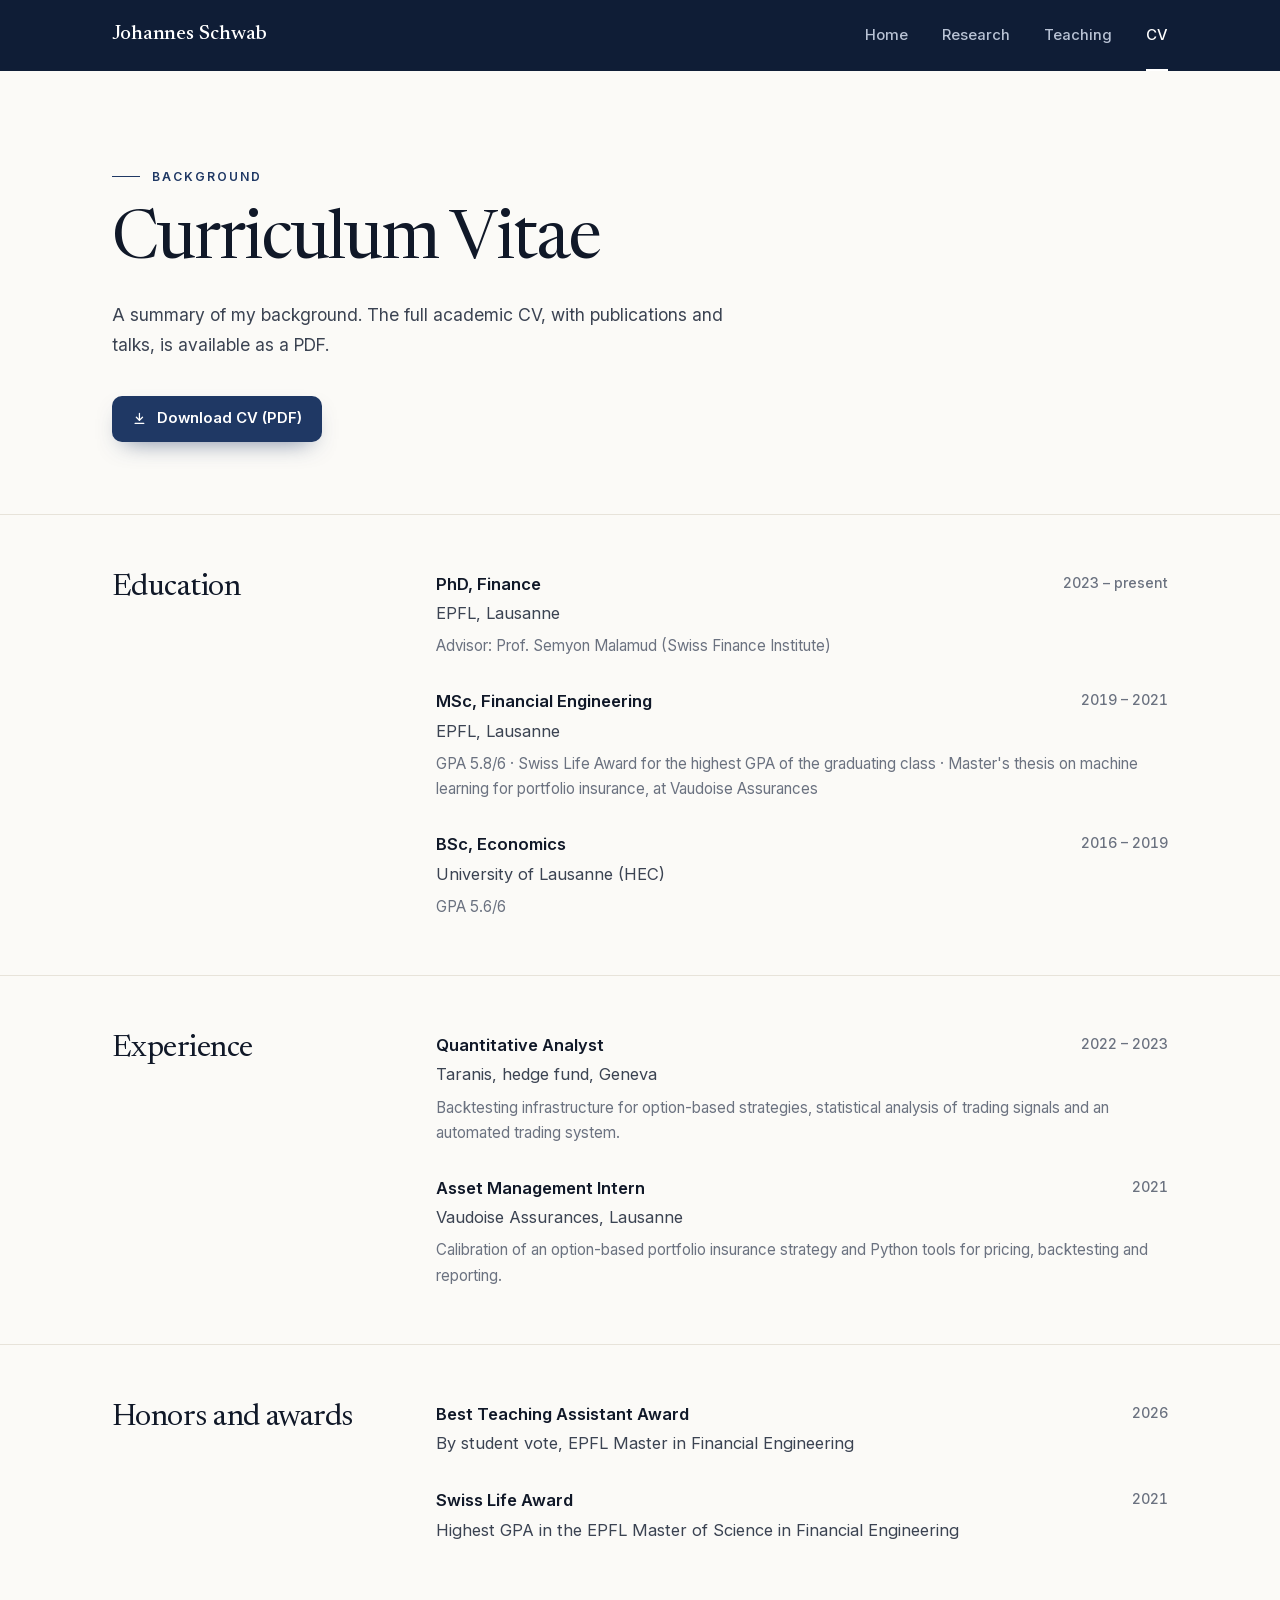
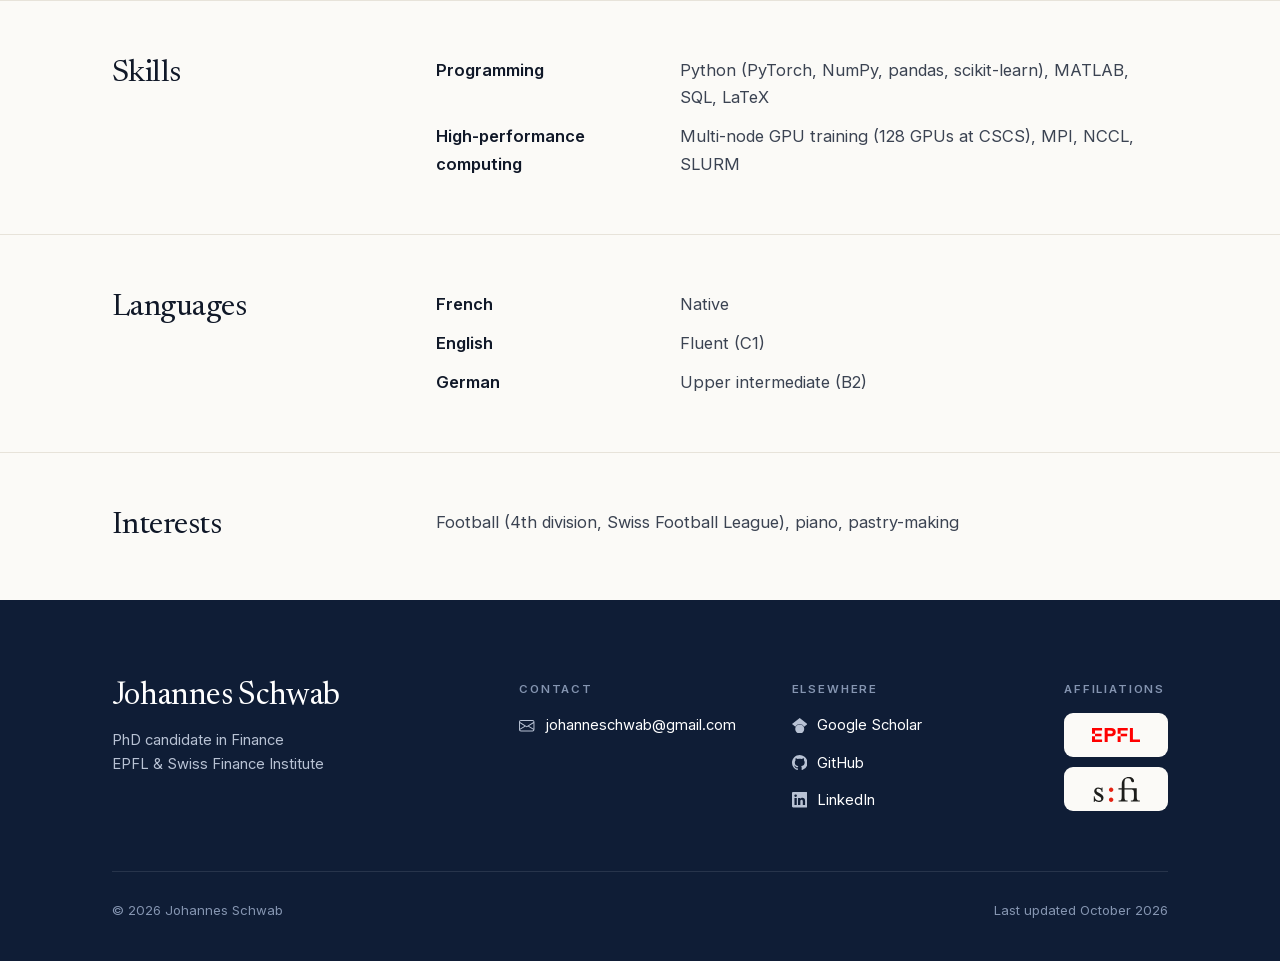
==== commit b2d46e10: "Use the official degree title: PhD in Finance Co-Authored-By: Claude Opus 5.5 <noreply@anthropic.com" ====
--- a/cv.html
+++ b/cv.html
@@ -52,7 +52,7 @@
       <h2 class="block-title">Education</h2>
       <div class="entries">
         <div class="entry">
-          <h3>PhD, Machine Learning applied to Finance</h3>
+          <h3>PhD, Finance</h3>
           <span class="when">2023 – present</span>
           <p class="org">EPFL, Lausanne</p>
           <p class="detail">Advisor: Prof.&nbsp;Semyon Malamud (Swiss Finance Institute)</p>
@@ -145,7 +145,7 @@
     <div class="footer-grid">
       <div>
         <p class="footer-name">Johannes Schwab</p>
-        <p class="footer-about">PhD candidate<br>Machine Learning applied to Finance<br>EPFL &amp; Swiss Finance Institute</p>
+        <p class="footer-about">PhD candidate in Finance<br>EPFL &amp; Swiss Finance Institute</p>
       </div>
       <div>
         <p class="footer-label">Contact</p>
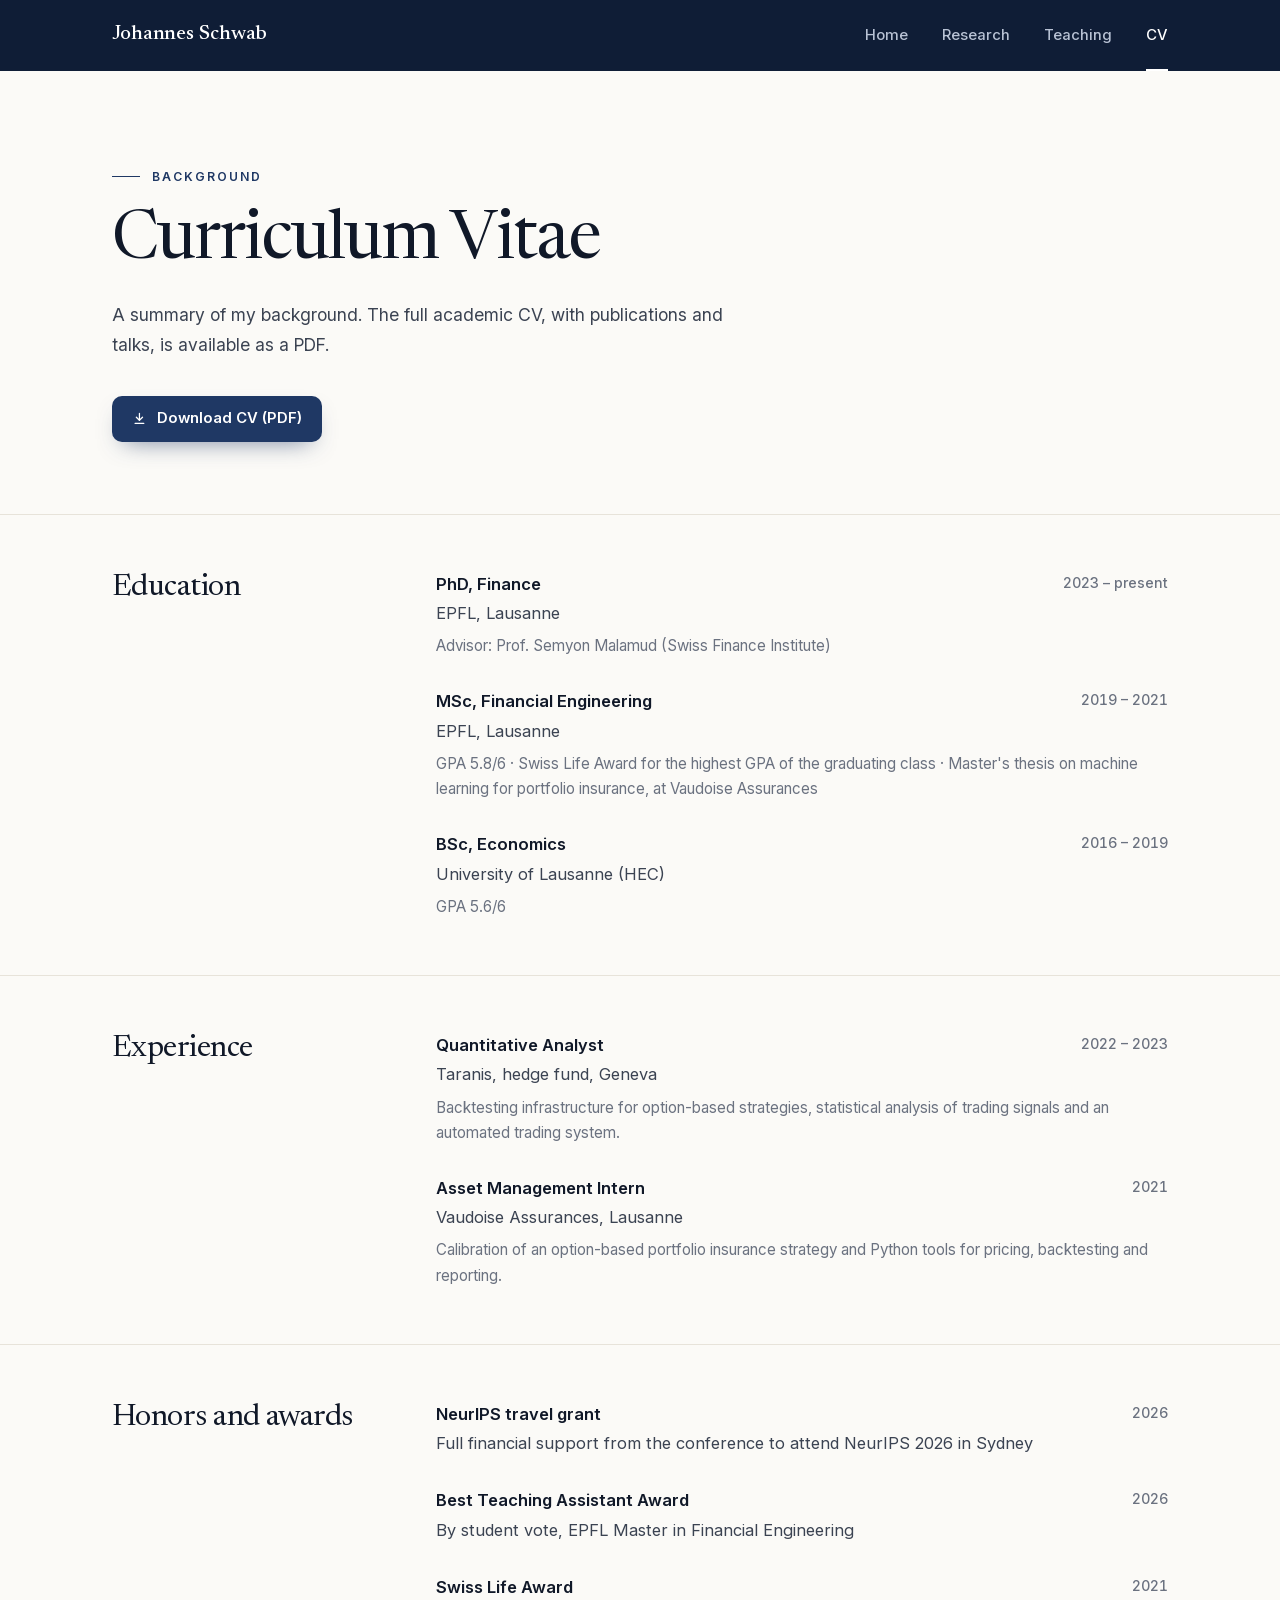
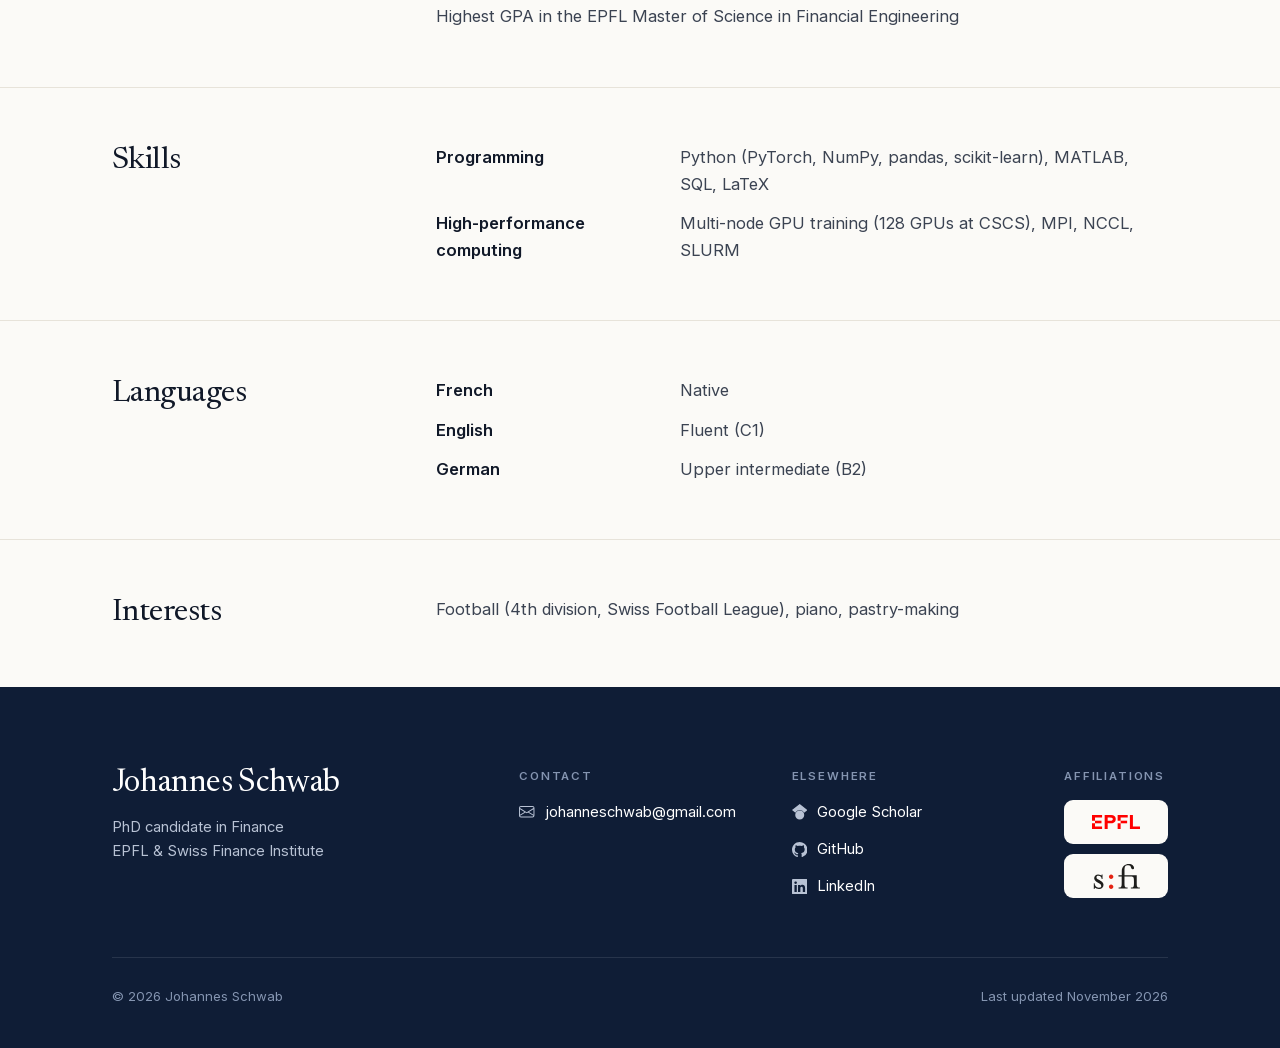
==== commit f8aa15a3: "Add working paper: The Hidden Sharpe Ratio; NeurIPS travel grant - Research: new NBER WP 35988 entry" ====
--- a/cv.html
+++ b/cv.html
@@ -98,6 +98,11 @@
       <h2 class="block-title">Honors and awards</h2>
       <div class="entries">
         <div class="entry">
+          <h3>NeurIPS travel grant</h3>
+          <span class="when">2026</span>
+          <p class="org">Full financial support from the conference to attend NeurIPS 2026 in Sydney</p>
+        </div>
+        <div class="entry">
           <h3>Best Teaching Assistant Award</h3>
           <span class="when">2026</span>
           <p class="org">By student vote, EPFL Master in Financial Engineering</p>
@@ -164,7 +169,7 @@
         <div class="footer-logos"><a class="logo-tile" href="https://www.epfl.ch" title="EPFL"><img src="logos/epfl.svg" alt="EPFL" width="62" height="18"></a><a class="logo-tile" href="https://www.sfi.ch" title="Swiss Finance Institute"><img class="sfi" src="logos/sfi.svg" alt="Swiss Finance Institute" width="51" height="26"></a></div>
       </div>
     </div>
-    <div class="footer-bottom"><span>© 2026 Johannes Schwab</span><span>Last updated October 2026</span></div>
+    <div class="footer-bottom"><span>© 2026 Johannes Schwab</span><span>Last updated November 2026</span></div>
   </div>
 </footer>
 </body>
--- a/style.css
+++ b/style.css
@@ -112,7 +112,7 @@
 .section-head { display: flex; align-items: flex-end; justify-content: space-between; gap: 24px; margin-bottom: 44px; }
 .section h2, .split h2 { margin: 0; font: 400 clamp(2rem, 3.4vw, 2.6rem)/1.08 var(--font-display); letter-spacing: -0.02em; }
 
-.cards { display: grid; grid-template-columns: repeat(3, minmax(0, 1fr)); gap: 24px; }
+.cards { display: grid; grid-template-columns: repeat(2, minmax(0, 1fr)); gap: 24px; }
 .card {
   display: flex; flex-direction: column; padding: 30px 28px 26px;
   background: var(--card); border: 1px solid var(--line); border-radius: var(--radius);
@@ -126,6 +126,23 @@
 .card-links a { display: inline-flex; align-items: center; gap: 5px; color: var(--navy); text-decoration: none; }
 .card-links a:hover { text-decoration: underline; text-underline-offset: 4px; }
 .card-links .icon { width: 0.85em; height: 0.85em; }
+
+/* Featured card: the peer-reviewed paper spans the grid, its video on the right */
+.card.featured { grid-column: 1 / -1; display: grid; grid-template-columns: minmax(0, 1fr) minmax(0, 420px); gap: 56px; align-items: center; padding: 34px 34px 34px 36px; }
+.card.featured .card-body { display: flex; flex-direction: column; align-self: stretch; }
+.card.featured h3 { font-size: 1.7rem; }
+.card.featured p { max-width: 34rem; font-size: 1rem; }
+.card-media { display: block; text-decoration: none; }
+.card-media-frame {
+  display: block; aspect-ratio: 16 / 9; overflow: hidden;
+  border: 1px solid var(--line); border-radius: 10px; background: var(--paper);
+}
+.card-media-frame img { display: block; width: 100%; height: 100%; object-fit: cover; transition: transform .5s var(--ease); }
+.card-media:hover .card-media-frame img { transform: scale(1.03); }
+.card-media .watch-label { margin-top: 16px; }
+.card-media:hover .play { background: var(--navy-deep); transform: scale(1.08); }
+.card-media-meta { margin-left: 4px; font-weight: 400; color: var(--ink-3); font-variant-numeric: tabular-nums; }
+.card-media-meta::before { content: "·"; margin-right: 8px; }
 
 .split { display: grid; grid-template-columns: 300px minmax(0, 1fr); gap: 64px; }
 .timeline { list-style: none; margin: 0; padding: 0; }
@@ -186,6 +203,57 @@
 .chip .icon { width: 0.8em; height: 0.8em; color: var(--ink-3); }
 .chip .brand, .card-links .brand { width: 1em; height: 1em; }
 .btn .brand { width: 1.1em; height: 1.1em; color: var(--navy); }
+
+/* --- Paper videos --------------------------------------------------------- */
+.watch {
+  display: inline-flex; align-items: center; gap: 18px; margin-top: 20px; padding: 8px 22px 8px 8px;
+  background: var(--card); border: 1px solid var(--line); border-radius: 12px; text-decoration: none;
+  transition: border-color .2s, box-shadow .3s var(--ease);
+}
+.watch:hover { border-color: var(--line-strong); box-shadow: 0 18px 36px -26px rgba(15, 29, 54, .45); }
+.watch-thumb {
+  position: relative; display: block; width: 192px; aspect-ratio: 16 / 9; overflow: hidden;
+  border: 1px solid var(--line); border-radius: 7px; background: var(--paper);
+}
+.watch-thumb img { display: block; width: 100%; height: 100%; object-fit: cover; transition: transform .5s var(--ease); }
+.watch:hover .watch-thumb img { transform: scale(1.04); }
+.watch-text { display: grid; gap: 4px; }
+.watch-label { display: inline-flex; align-items: center; gap: 10px; font-size: 0.93rem; font-weight: 600; color: var(--navy); }
+.play {
+  display: grid; place-items: center; flex: none; width: 24px; height: 24px; border-radius: 50%;
+  background: var(--navy); color: #fff; transition: background-color .2s, transform .2s var(--ease);
+}
+.watch:hover .play { background: var(--navy-deep); transform: scale(1.08); }
+.play svg { width: 9px; height: 9px; margin-left: 1.5px; }
+.watch-meta { padding-left: 34px; font-size: 0.84rem; color: var(--ink-3); font-variant-numeric: tabular-nums; }
+.card-links .play-icon { width: 0.72em; height: 0.72em; }
+
+.player {
+  width: min(1120px, 92vw, calc((100vh - 150px) * 16 / 9));
+  max-width: none; max-height: none; margin: auto; padding: 0; border: 0; overflow: visible;
+  background: transparent; color: var(--on-navy-2);
+}
+.player.portrait { width: min(560px, 92vw, calc((100vh - 150px) * 4 / 5)); }
+@supports (height: 100dvh) {
+  .player { width: min(1120px, 92vw, calc((100dvh - 150px) * 16 / 9)); }
+  .player.portrait { width: min(560px, 92vw, calc((100dvh - 150px) * 4 / 5)); }
+}
+.player::backdrop { background: rgba(15, 29, 54, .88); }
+.player[open] { animation: rise .45s var(--ease) both; }
+.player video {
+  display: block; width: 100%; aspect-ratio: 16 / 9; border-radius: 12px; background: var(--paper);
+  box-shadow: 0 40px 90px -30px rgba(0, 0, 0, .7);
+}
+.player.portrait video { aspect-ratio: 4 / 5; }
+.player-bar { display: flex; align-items: center; justify-content: space-between; gap: 12px 24px; margin-top: 16px; }
+.player-title { font: italic 400 1.15rem/1.35 var(--font-display); color: #fff; }
+.player-actions { display: flex; align-items: center; gap: 22px; flex: none; }
+.player-link, .player-close {
+  display: inline-flex; align-items: center; gap: 7px; padding: 0; border: 0; background: none; cursor: pointer;
+  font: 600 0.86rem/1 var(--font-text); color: var(--on-navy-2); text-decoration: none; transition: color .2s;
+}
+.player-link:hover, .player-close:hover { color: #fff; }
+.player-close .icon { width: 1.1em; height: 1.1em; }
 
 .award {
   display: grid; grid-template-columns: auto minmax(0, 1fr); gap: 40px; align-items: center;
@@ -244,8 +312,9 @@
 .d1 { animation-delay: .06s; } .d2 { animation-delay: .12s; } .d3 { animation-delay: .18s; }
 .d4 { animation-delay: .24s; } .d5 { animation-delay: .3s; }
 @media (prefers-reduced-motion: reduce) {
-  .rise { animation: none; }
-  .btn, .card, .chip, .text-link .icon, .abstract summary::before, .pub h3 a { transition: none; }
+  .rise, .player[open] { animation: none; }
+  .btn, .card, .chip, .text-link .icon, .abstract summary::before, .pub h3 a, .watch, .watch-thumb img, .play, .card-media-frame img { transition: none; }
+  .watch:hover .watch-thumb img, .watch:hover .play, .card-media:hover .card-media-frame img, .card-media:hover .play { transform: none; }
 }
 
 /* --- Smaller screens ------------------------------------------------------ */
@@ -253,6 +322,8 @@
   .hero .container { grid-template-columns: 1fr; gap: 56px; }
   .portrait { max-width: 420px; }
   .cards { grid-template-columns: 1fr; }
+  .card.featured { grid-template-columns: 1fr; gap: 28px; padding: 30px 28px 26px; }
+  .card-media { max-width: 480px; }
   .split, .block > .container { grid-template-columns: 1fr; gap: 28px; }
   .block-title { position: static; }
   .footer-grid { grid-template-columns: 1fr 1fr; }
@@ -279,4 +350,9 @@
   .footer-logos { grid-auto-flow: column; justify-content: start; }
   .entry { grid-template-columns: 1fr; }
   .entry .when { grid-column: 1; grid-row: auto; }
-}
+  .watch { display: flex; flex-direction: column; align-items: stretch; gap: 14px; padding: 8px 8px 16px; }
+  .watch-thumb { width: 100%; }
+  .watch-text { padding: 0 6px; }
+  .player-bar { flex-wrap: wrap; }
+  .player-title { font-size: 1rem; }
+}
